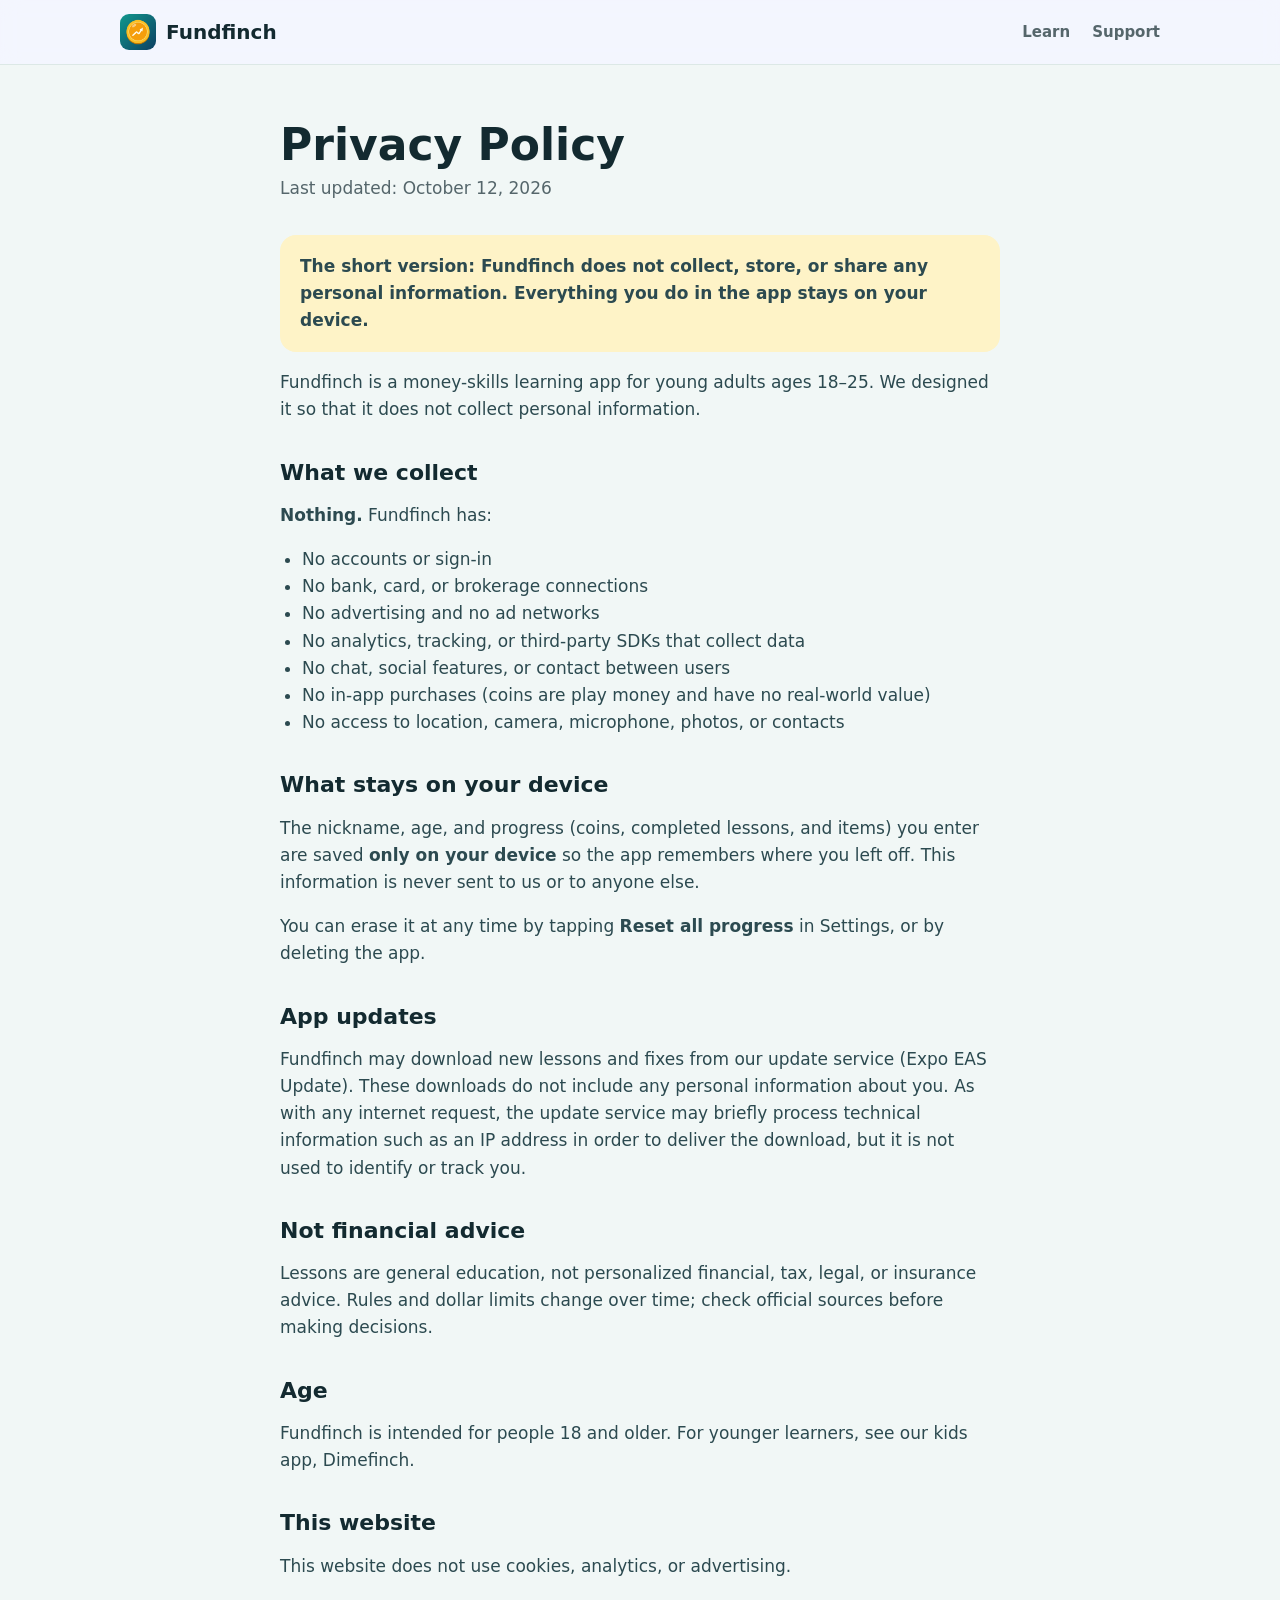
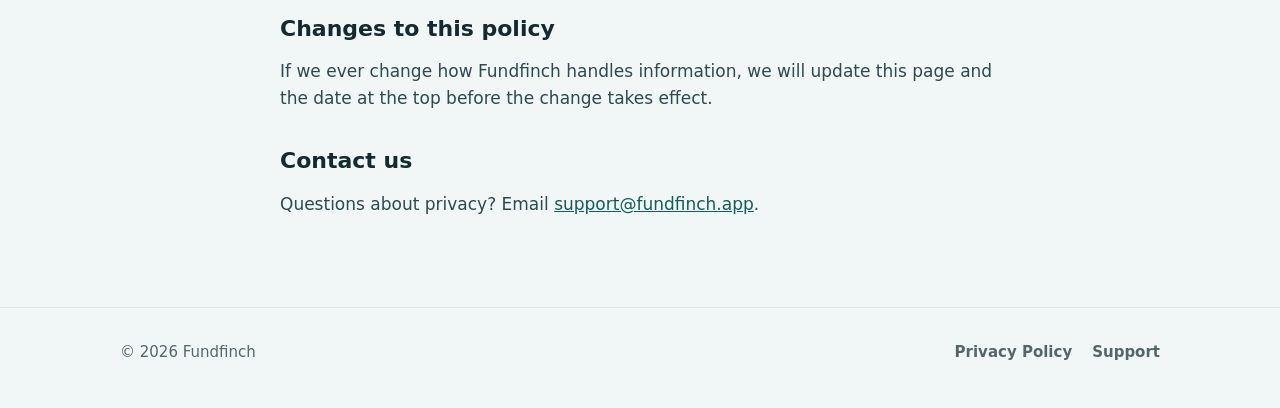
==== privacy.html @ 14d6e8e4 "Add Fundfinch website, privacy policy and support page Co-Authored-By: Claude Opus 5.5 <noreply@anth" ====
<!doctype html>
<html lang="en">
<head>
  <meta charset="utf-8">
  <meta name="viewport" content="width=device-width, initial-scale=1">
  <title>Privacy Policy · Fundfinch</title>
  <meta name="description" content="Fundfinch does not collect any personal information. Read our privacy policy.">
  <link rel="icon" href="favicon.png">
  <link rel="stylesheet" href="style.css">
</head>
<body>

<header class="nav">
  <div class="wrap">
    <a class="brand" href="index.html"><img src="icon.png" alt="">Fundfinch</a>
    <nav class="nav-links">
      <a href="index.html#learn">Learn</a>
      <a href="support.html">Support</a>
    </nav>
  </div>
</header>

<main class="doc">
  <h1>Privacy Policy</h1>
  <p class="updated">Last updated: October 12, 2026</p>

  <p class="callout">The short version: Fundfinch does not collect, store, or share any personal information. Everything you do in the app stays on your device.</p>

  <p>Fundfinch is a money-skills learning app for young adults ages 18–25. We designed it so that it does not collect personal information.</p>

  <h2>What we collect</h2>
  <p><strong>Nothing.</strong> Fundfinch has:</p>
  <ul>
    <li>No accounts or sign-in</li>
    <li>No bank, card, or brokerage connections</li>
    <li>No advertising and no ad networks</li>
    <li>No analytics, tracking, or third-party SDKs that collect data</li>
    <li>No chat, social features, or contact between users</li>
    <li>No in-app purchases (coins are play money and have no real-world value)</li>
    <li>No access to location, camera, microphone, photos, or contacts</li>
  </ul>

  <h2>What stays on your device</h2>
  <p>The nickname, age, and progress (coins, completed lessons, and items) you enter are saved <strong>only on your device</strong> so the app remembers where you left off. This information is never sent to us or to anyone else.</p>
  <p>You can erase it at any time by tapping <strong>Reset all progress</strong> in Settings, or by deleting the app.</p>

  <h2>App updates</h2>
  <p>Fundfinch may download new lessons and fixes from our update service (Expo EAS Update). These downloads do not include any personal information about you. As with any internet request, the update service may briefly process technical information such as an IP address in order to deliver the download, but it is not used to identify or track you.</p>

  <h2>Not financial advice</h2>
  <p>Lessons are general education, not personalized financial, tax, legal, or insurance advice. Rules and dollar limits change over time; check official sources before making decisions.</p>

  <h2>Age</h2>
  <p>Fundfinch is intended for people 18 and older. For younger learners, see our kids app, Dimefinch.</p>

  <h2>This website</h2>
  <p>This website does not use cookies, analytics, or advertising.</p>

  <h2>Changes to this policy</h2>
  <p>If we ever change how Fundfinch handles information, we will update this page and the date at the top before the change takes effect.</p>

  <h2>Contact us</h2>
  <p>Questions about privacy? Email <a href="mailto:support@fundfinch.app">support@fundfinch.app</a>.</p>
</main>

<footer>
  <div class="wrap">
    <span>© 2026 Fundfinch</span>
    <nav><a href="privacy.html">Privacy Policy</a><a href="support.html">Support</a></nav>
  </div>
</footer>

</body>
</html>
---- style.css ----
:root {
  --bg: #F1F7F6;
  --card: #FFFFFF;
  --ink: #132A30;
  --sub: #55666B;
  --line: #DCE8E6;
  --primary: #0F766E;
  --primary-dark: #115E59;
  --gold: #F59E0B;
  --gold-soft: #FEF3C7;
  --green: #16A34A;
  --green-soft: #DCFCE7;
  --radius: 20px;
  --shadow: 0 6px 24px rgba(19, 42, 48, 0.08);
}

* { box-sizing: border-box; }

html { scroll-behavior: smooth; }

body {
  margin: 0;
  font-family: ui-rounded, system-ui, -apple-system, "Segoe UI", Roboto, sans-serif;
  color: var(--ink);
  background: var(--bg);
  line-height: 1.6;
  font-size: 17px;
}

a { color: var(--primary-dark); }

img { max-width: 100%; display: block; }

.wrap { max-width: 1080px; margin: 0 auto; padding: 0 20px; }

/* ── Nav ── */
.nav { position: sticky; top: 0; z-index: 10; background: rgba(243, 245, 255, 0.9); backdrop-filter: blur(10px); border-bottom: 1px solid var(--line); }
.nav .wrap { display: flex; align-items: center; justify-content: space-between; height: 64px; }
.brand { display: flex; align-items: center; gap: 10px; font-weight: 900; font-size: 20px; color: var(--ink); text-decoration: none; }
.brand img { width: 36px; height: 36px; border-radius: 9px; }
.nav-links { display: flex; gap: 22px; }
.nav-links a { color: var(--sub); font-weight: 800; text-decoration: none; font-size: 15px; }
.nav-links a:hover { color: var(--primary-dark); }

/* ── Buttons ── */
.btn { display: inline-flex; align-items: center; gap: 10px; padding: 14px 22px; border-radius: 14px; font-weight: 900; text-decoration: none; font-size: 16px; border: 0; }
.btn-dark { background: var(--ink); color: #fff; }
.btn-dark small { display: block; font-size: 11px; font-weight: 700; opacity: 0.75; line-height: 1.1; }
.btn-dark span { line-height: 1.15; text-align: left; }
.btn-dark .icon { font-size: 26px; }
.btn[aria-disabled="true"] { cursor: default; }

/* ── Hero ── */
.hero { padding: 64px 0 56px; background: linear-gradient(135deg, #11998E 0%, #0C4062 100%); color: #fff; }
.hero .wrap { display: grid; grid-template-columns: 1.15fr 0.85fr; gap: 40px; align-items: center; }
.hero h1 { font-size: clamp(36px, 5.5vw, 58px); line-height: 1.05; margin: 0 0 18px; font-weight: 900; letter-spacing: -0.5px; }
.hero h1 em { font-style: normal; color: #FDE68A; }
.hero p.lead { font-size: 19px; color: #DDF3EF; margin: 0 0 28px; max-width: 34ch; }
.badges { display: flex; flex-wrap: wrap; gap: 12px; }
.hero .note { margin-top: 14px; font-size: 14px; color: #DDF3EF; }
.chips { display: flex; flex-wrap: wrap; gap: 8px; margin-top: 26px; }
.chip { background: rgba(255, 255, 255, 0.14); border: 1px solid rgba(255, 255, 255, 0.25); padding: 6px 12px; border-radius: 999px; font-size: 14px; font-weight: 800; }

/* ── Phone mockup ── */
.phone { width: 300px; margin: 0 auto; background: #0B1F24; border-radius: 44px; padding: 12px; box-shadow: 0 30px 60px rgba(15, 19, 48, 0.45); }
.screen { background: var(--bg); border-radius: 34px; padding: 18px 14px; color: var(--ink); font-size: 13px; overflow: hidden; }
.s-head { display: flex; align-items: center; gap: 10px; margin-bottom: 12px; }
.s-ava { width: 42px; height: 42px; border-radius: 50%; background: #fff; display: grid; place-items: center; font-size: 22px; box-shadow: var(--shadow); }
.s-name { font-weight: 900; font-size: 16px; }
.s-level { color: var(--sub); font-weight: 700; font-size: 11px; }
.s-bar { height: 6px; background: var(--line); border-radius: 3px; margin-top: 4px; }
.s-bar > i { display: block; height: 100%; width: 62%; background: var(--gold); border-radius: 3px; }
.s-row { display: grid; grid-template-columns: 1fr 1fr; gap: 8px; margin-bottom: 8px; }
.s-tile { border-radius: 14px; padding: 10px; box-shadow: var(--shadow); }
.s-tile b { display: block; font-size: 22px; font-weight: 900; }
.s-tile span { color: var(--sub); font-weight: 800; font-size: 11px; }
.s-next { background: var(--primary); color: #fff; border-radius: 14px; padding: 10px 12px; margin-bottom: 8px; }
.s-next small { color: #DDF3EF; font-weight: 900; letter-spacing: 1px; font-size: 10px; }
.s-next b { display: block; font-size: 15px; }
.s-game { border-radius: 14px; padding: 10px; color: #fff; font-weight: 900; min-height: 64px; display: flex; flex-direction: column; justify-content: space-between; font-size: 12px; }
.s-game .e { font-size: 20px; }

/* ── Sections ── */
section { padding: 72px 0; }
.eyebrow { color: var(--primary); font-weight: 900; letter-spacing: 1.5px; font-size: 13px; text-transform: uppercase; margin: 0 0 8px; }
h2 { font-size: clamp(28px, 4vw, 40px); line-height: 1.15; margin: 0 0 14px; font-weight: 900; }
.section-lead { color: var(--sub); font-size: 18px; max-width: 60ch; margin: 0 0 36px; }

.grid { display: grid; gap: 18px; }
.grid-3 { grid-template-columns: repeat(3, 1fr); }
.grid-2 { grid-template-columns: repeat(2, 1fr); }
.grid-5 { grid-template-columns: repeat(5, 1fr); }

.card { background: var(--card); border-radius: var(--radius); padding: 22px; box-shadow: var(--shadow); }
.card h3 { margin: 6px 0 6px; font-size: 19px; font-weight: 900; }
.card p { margin: 0; color: var(--sub); font-size: 16px; }
.card .e { font-size: 34px; line-height: 1; }

.world { text-align: center; padding: 18px 12px; }
.world .e { font-size: 30px; }
.world h3 { font-size: 15px; margin-top: 8px; }

.game { color: #fff; }
.game p { color: rgba(255, 255, 255, 0.88); }

.ages .card { border-top: 6px solid var(--primary); }
.ages .card:nth-child(2) { border-top-color: var(--gold); }
.ages .card:nth-child(3) { border-top-color: var(--green); }
.ages ul { margin: 10px 0 0; padding-left: 18px; color: var(--sub); }

.alt { background: #fff; }

.parents { display: grid; grid-template-columns: 1fr 1fr; gap: 40px; align-items: center; }
.checks { list-style: none; padding: 0; margin: 0; display: grid; gap: 12px; }
.checks li { display: flex; gap: 12px; align-items: flex-start; background: var(--green-soft); border-radius: 14px; padding: 14px 16px; font-weight: 700; }
.checks li::before { content: "✓"; color: var(--green); font-weight: 900; }

.cta { text-align: center; background: linear-gradient(135deg, #11998E 0%, #0C4062 100%); color: #fff; border-radius: 28px; padding: 56px 24px; }
.cta p { color: #DDF3EF; font-size: 18px; margin: 0 0 26px; }
.cta .badges { justify-content: center; }

/* ── Doc pages (privacy, support) ── */
.doc { max-width: 760px; margin: 0 auto; padding: 56px 20px 72px; }
.doc h1 { font-size: clamp(32px, 5vw, 44px); margin: 0 0 6px; font-weight: 900; line-height: 1.1; }
.doc .updated { color: var(--sub); margin: 0 0 32px; }
.doc h2 { font-size: 22px; margin: 36px 0 10px; }
.doc p, .doc li { color: #2C4A50; }
.doc ul { padding-left: 22px; }
.callout { background: var(--gold-soft); border-radius: 16px; padding: 18px 20px; font-weight: 700; }

details { background: #fff; border-radius: 16px; padding: 16px 20px; box-shadow: var(--shadow); margin-bottom: 12px; }
details summary { font-weight: 900; cursor: pointer; font-size: 17px; }
details p { margin: 10px 0 0; }

/* ── Footer ── */
footer { border-top: 1px solid var(--line); padding: 32px 0 44px; color: var(--sub); font-size: 15px; }
footer .wrap { display: flex; flex-wrap: wrap; gap: 16px; justify-content: space-between; align-items: center; }
footer nav { display: flex; gap: 20px; }
footer a { color: var(--sub); font-weight: 800; text-decoration: none; }
footer a:hover { color: var(--primary-dark); }

/* ── Responsive ── */
@media (max-width: 900px) {
  .hero .wrap, .parents { grid-template-columns: 1fr; }
  .grid-5 { grid-template-columns: repeat(3, 1fr); }
  .grid-3 { grid-template-columns: 1fr 1fr; }
}
@media (max-width: 620px) {
  body { font-size: 16px; }
  .nav-links { gap: 14px; }
  .nav-links .hide-sm { display: none; }
  .hero { padding: 44px 0; }
  section { padding: 52px 0; }
  .grid-3, .grid-2 { grid-template-columns: 1fr; }
  .grid-5 { grid-template-columns: 1fr 1fr; }
  .phone { width: 270px; }
}
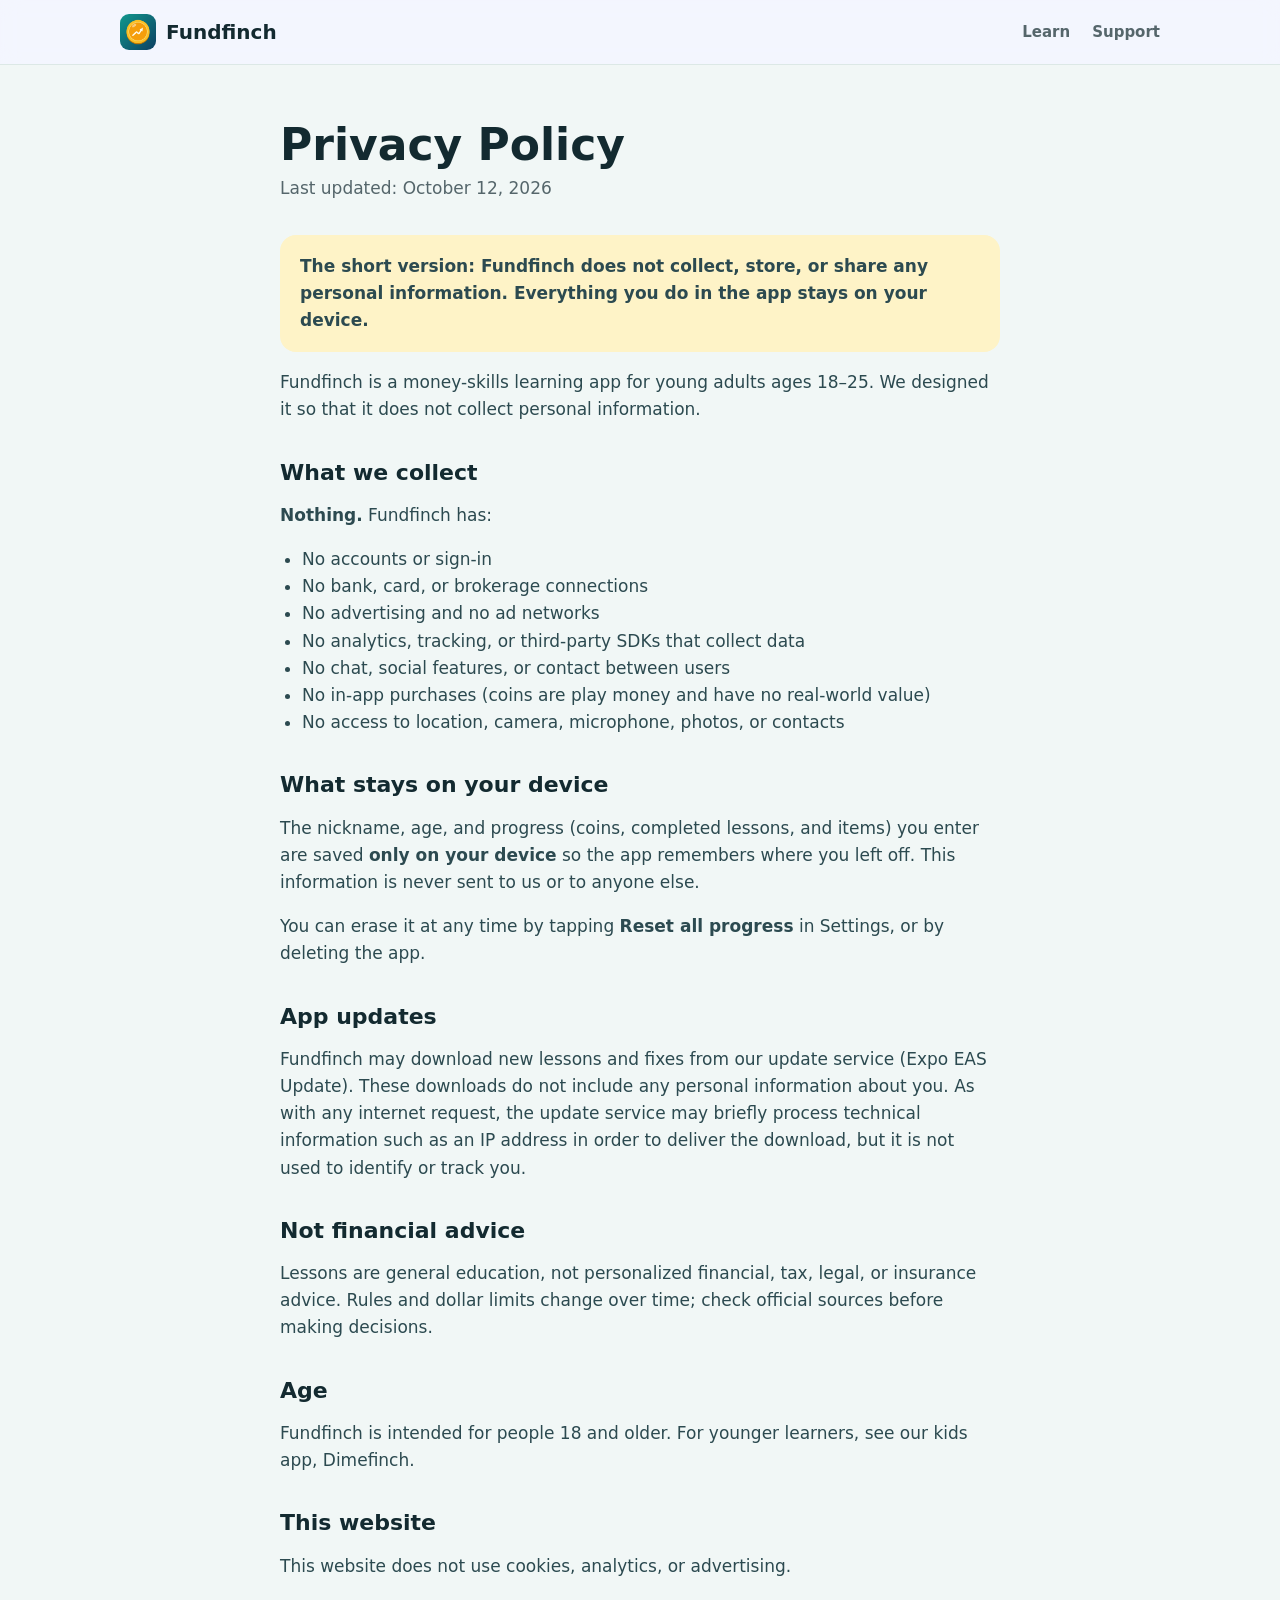
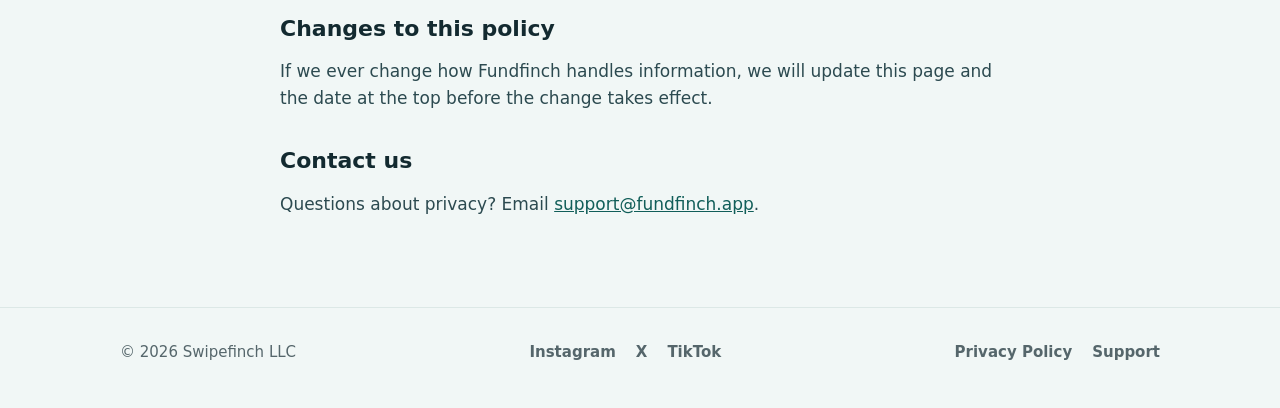
==== commit 04ca9634: "Add social links and Swipefinch LLC copyright to footer Co-Authored-By: Claude Opus 5.5 <noreply@ant" ====
--- a/privacy.html
+++ b/privacy.html
@@ -65,7 +65,8 @@
 
 <footer>
   <div class="wrap">
-    <span>© 2026 Fundfinch</span>
+    <span>© 2026 Swipefinch LLC</span>
+    <nav class="social" aria-label="Fundfinch on social media"><a href="https://instagram.com/fundfinch" rel="noopener">Instagram</a><a href="https://x.com/fundfinch" rel="noopener">X</a><a href="https://www.tiktok.com/@fundfinch" rel="noopener">TikTok</a></nav>
     <nav><a href="privacy.html">Privacy Policy</a><a href="support.html">Support</a></nav>
   </div>
 </footer>
--- a/style.css
+++ b/style.css
@@ -138,6 +138,7 @@
 footer nav { display: flex; gap: 20px; }
 footer a { color: var(--sub); font-weight: 800; text-decoration: none; }
 footer a:hover { color: var(--primary-dark); }
+@media (max-width: 600px) { footer .wrap { flex-direction: column; align-items: flex-start; } }
 
 /* ── Responsive ── */
 @media (max-width: 900px) {
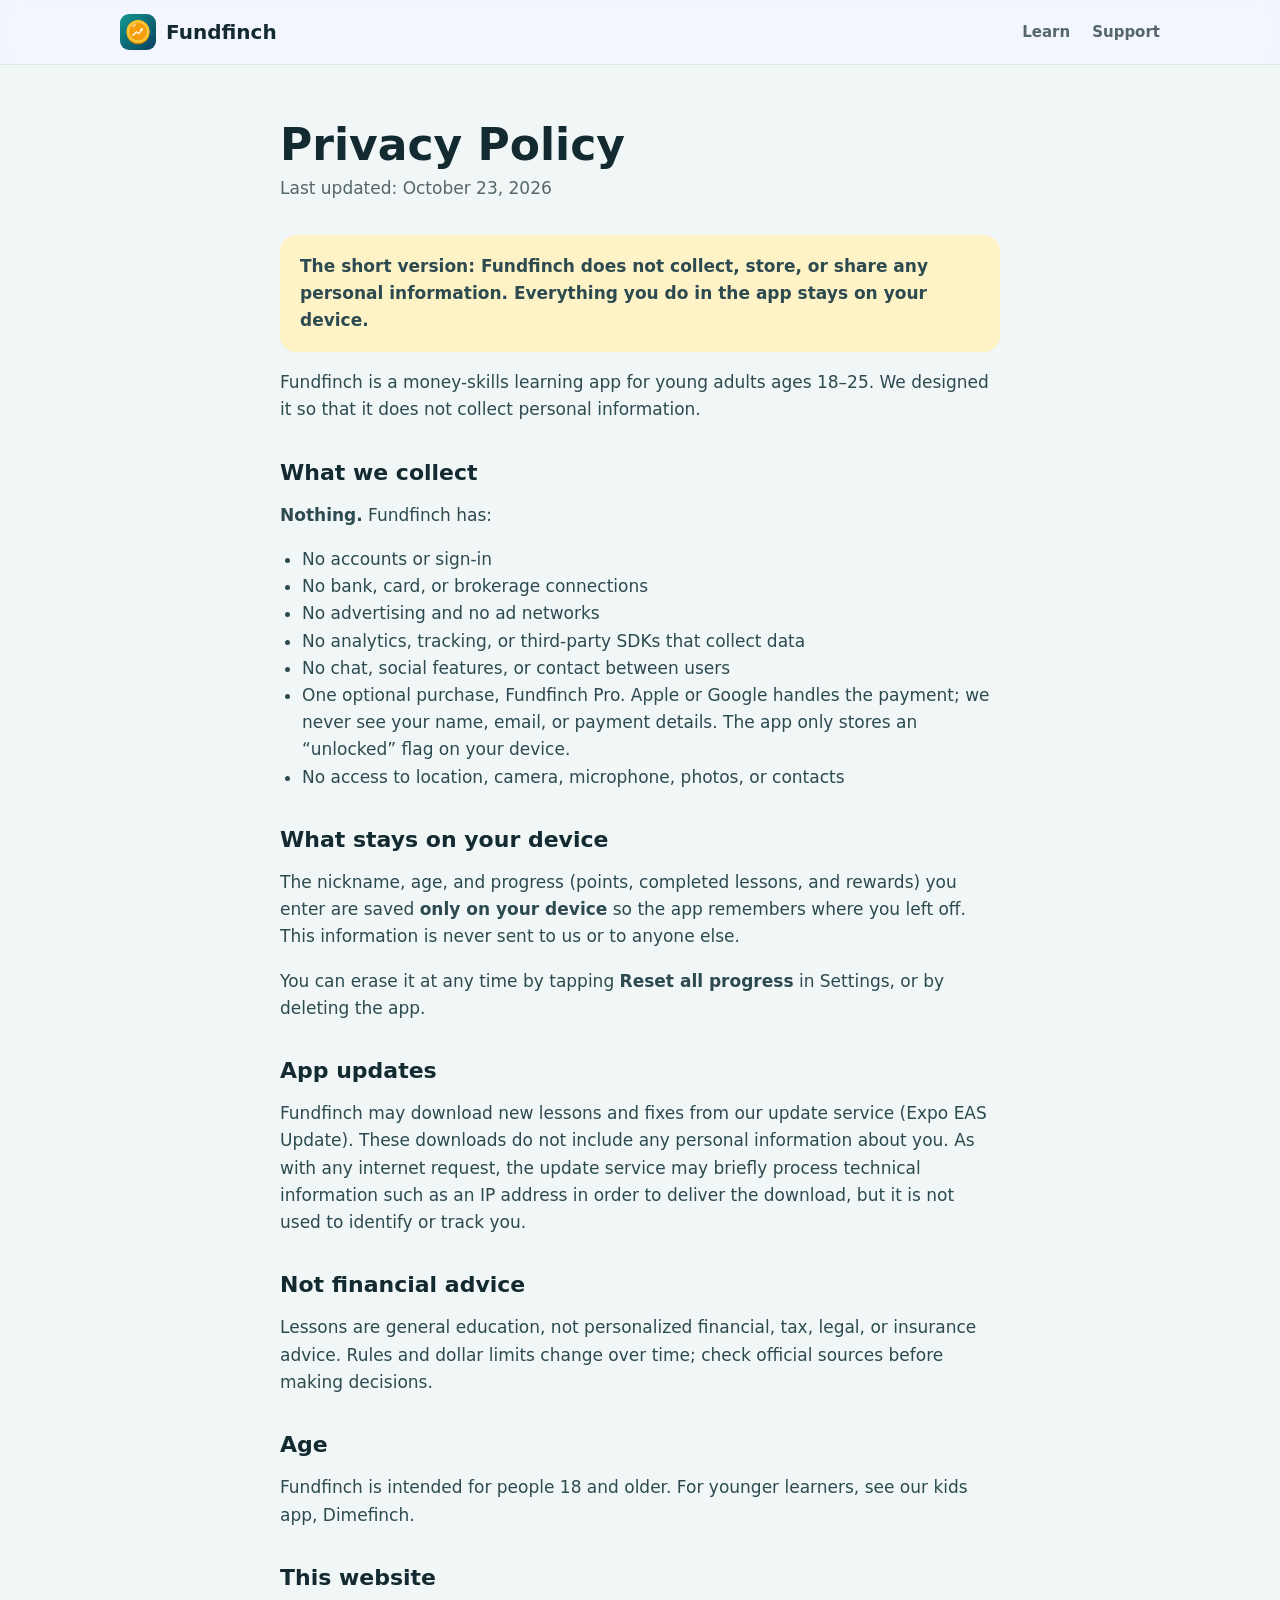
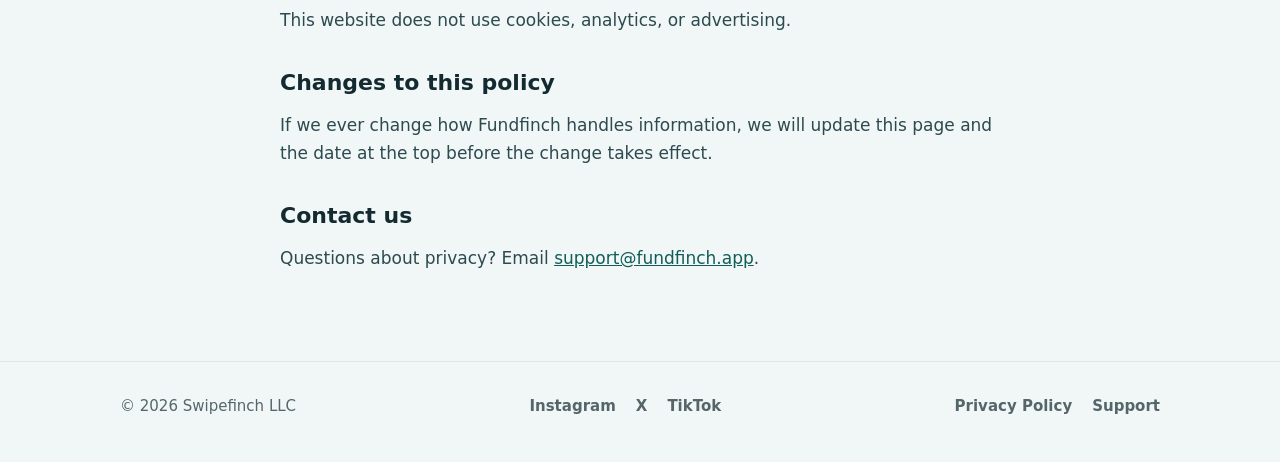
==== commit 10c30911: "Describe free tier and one-time unlock; update privacy and FAQ Co-Authored-By: Claude Opus 5.5 <nore" ====
--- a/privacy.html
+++ b/privacy.html
@@ -22,7 +22,7 @@
 
 <main class="doc">
   <h1>Privacy Policy</h1>
-  <p class="updated">Last updated: October 12, 2026</p>
+  <p class="updated">Last updated: October 23, 2026</p>
 
   <p class="callout">The short version: Fundfinch does not collect, store, or share any personal information. Everything you do in the app stays on your device.</p>
 
@@ -36,12 +36,12 @@
     <li>No advertising and no ad networks</li>
     <li>No analytics, tracking, or third-party SDKs that collect data</li>
     <li>No chat, social features, or contact between users</li>
-    <li>No in-app purchases (coins are play money and have no real-world value)</li>
+    <li>One optional purchase, Fundfinch Pro. Apple or Google handles the payment; we never see your name, email, or payment details. The app only stores an “unlocked” flag on your device.</li>
     <li>No access to location, camera, microphone, photos, or contacts</li>
   </ul>
 
   <h2>What stays on your device</h2>
-  <p>The nickname, age, and progress (coins, completed lessons, and items) you enter are saved <strong>only on your device</strong> so the app remembers where you left off. This information is never sent to us or to anyone else.</p>
+  <p>The nickname, age, and progress (points, completed lessons, and rewards) you enter are saved <strong>only on your device</strong> so the app remembers where you left off. This information is never sent to us or to anyone else.</p>
   <p>You can erase it at any time by tapping <strong>Reset all progress</strong> in Settings, or by deleting the app.</p>
 
   <h2>App updates</h2>
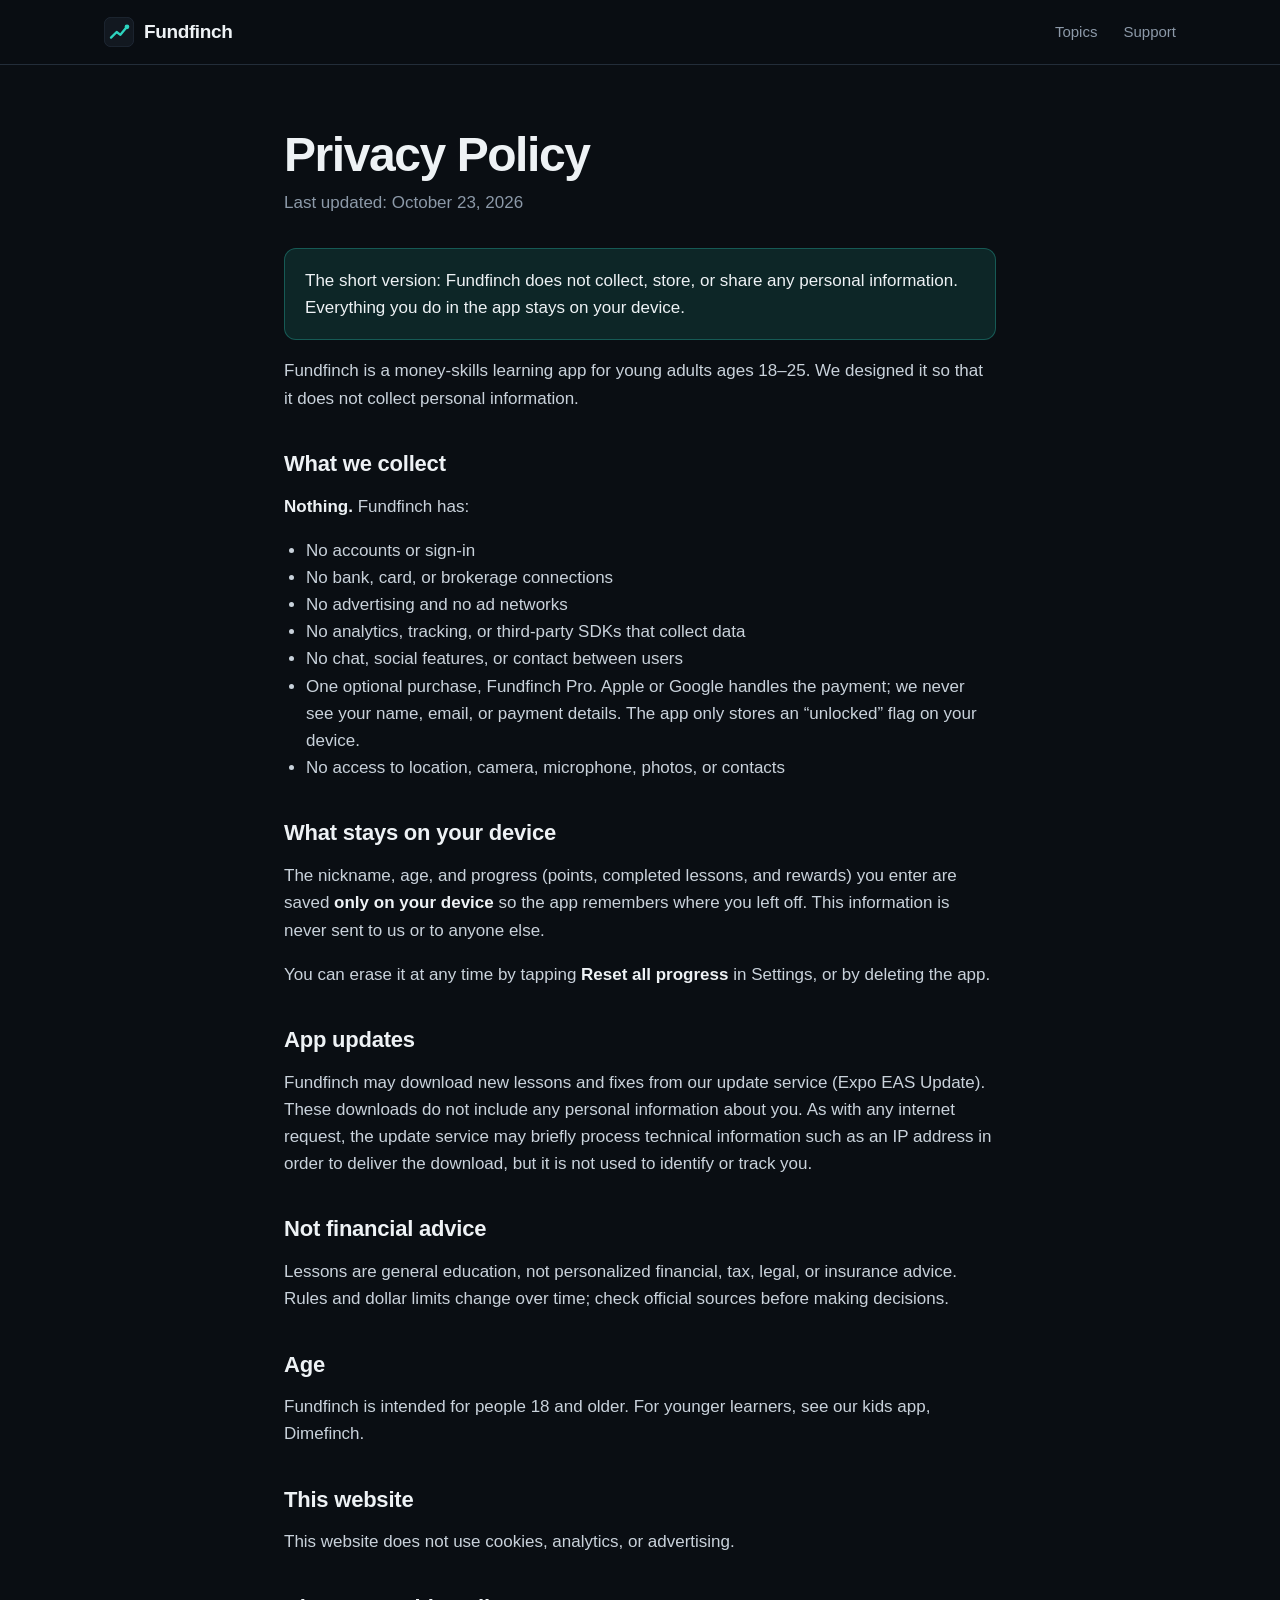
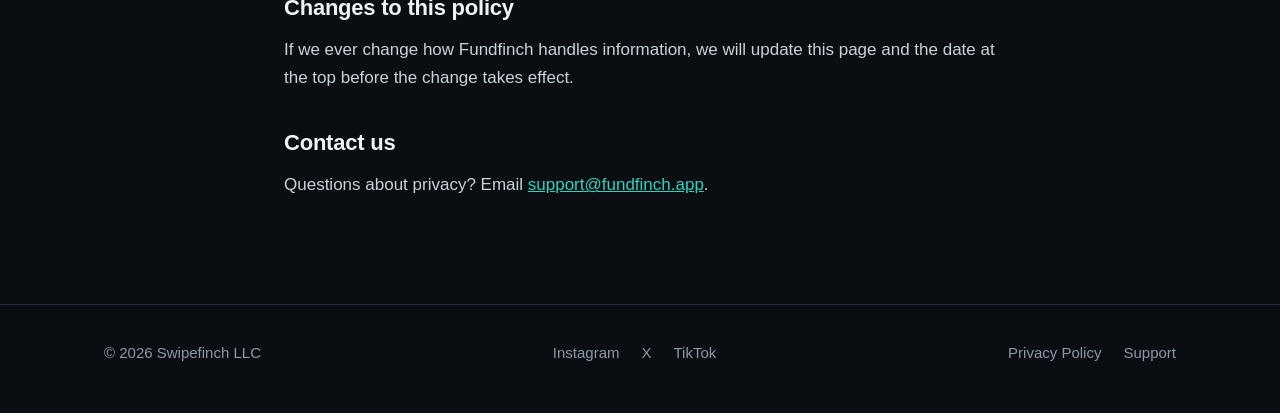
==== commit 804cf6f5: "Redesign site in the app's dark style with real screens, topics list and pricing" ====
--- a/privacy.html
+++ b/privacy.html
@@ -5,16 +5,18 @@
   <meta name="viewport" content="width=device-width, initial-scale=1">
   <title>Privacy Policy · Fundfinch</title>
   <meta name="description" content="Fundfinch does not collect any personal information. Read our privacy policy.">
-  <link rel="icon" href="favicon.png">
+  <meta name="theme-color" content="#0A0E13">
+  <link rel="icon" href="mark.svg" type="image/svg+xml">
+  <link rel="alternate icon" href="favicon.png">
   <link rel="stylesheet" href="style.css">
 </head>
 <body>
 
 <header class="nav">
   <div class="wrap">
-    <a class="brand" href="index.html"><img src="icon.png" alt="">Fundfinch</a>
+    <a class="brand" href="index.html"><img src="mark.svg" alt="">Fundfinch</a>
     <nav class="nav-links">
-      <a href="index.html#learn">Learn</a>
+      <a href="index.html#topics">Topics</a>
       <a href="support.html">Support</a>
     </nav>
   </div>
@@ -66,7 +68,7 @@
 <footer>
   <div class="wrap">
     <span>© 2026 Swipefinch LLC</span>
-    <nav class="social" aria-label="Fundfinch on social media"><a href="https://instagram.com/fundfinch" rel="noopener">Instagram</a><a href="https://x.com/fundfinch" rel="noopener">X</a><a href="https://www.tiktok.com/@fundfinch" rel="noopener">TikTok</a></nav>
+    <nav aria-label="Fundfinch on social media"><a href="https://instagram.com/fundfinch" rel="noopener">Instagram</a><a href="https://x.com/fundfinch" rel="noopener">X</a><a href="https://www.tiktok.com/@fundfinch" rel="noopener">TikTok</a></nav>
     <nav><a href="privacy.html">Privacy Policy</a><a href="support.html">Support</a></nav>
   </div>
 </footer>
--- a/style.css
+++ b/style.css
@@ -1,158 +1,191 @@
+/* Fundfinch: dark theme matching the app */
 :root {
-  --bg: #F1F7F6;
-  --card: #FFFFFF;
-  --ink: #132A30;
-  --sub: #55666B;
-  --line: #DCE8E6;
-  --primary: #0F766E;
-  --primary-dark: #115E59;
-  --gold: #F59E0B;
-  --gold-soft: #FEF3C7;
-  --green: #16A34A;
-  --green-soft: #DCFCE7;
-  --radius: 20px;
-  --shadow: 0 6px 24px rgba(19, 42, 48, 0.08);
+  --bg: #0A0E13;
+  --bg2: #0D1218;
+  --card: #121820;
+  --card2: #19212B;
+  --line: #232D39;
+  --ink: #EEF2F5;
+  --body: #C9D2DB;
+  --sub: #8C99A8;
+  --faint: #5E6B7A;
+  --primary: #2DD4BF;
+  --primary-soft: rgba(45, 212, 191, 0.12);
+  --on-primary: #04201C;
+  --gold: #FBBF24;
+  --radius: 16px;
+  --sans: -apple-system, BlinkMacSystemFont, "SF Pro Text", "Segoe UI Variable Text", "Segoe UI", Inter, Roboto, "Helvetica Neue", sans-serif;
+  --display: -apple-system, BlinkMacSystemFont, "SF Pro Display", "Segoe UI Variable Display", "Segoe UI", Inter, Roboto, "Helvetica Neue", sans-serif;
+  color-scheme: dark;
 }
 
 * { box-sizing: border-box; }
-
 html { scroll-behavior: smooth; }
-
 body {
   margin: 0;
-  font-family: ui-rounded, system-ui, -apple-system, "Segoe UI", Roboto, sans-serif;
-  color: var(--ink);
+  font-family: var(--sans);
+  color: var(--body);
   background: var(--bg);
   line-height: 1.6;
   font-size: 17px;
+  -webkit-font-smoothing: antialiased;
 }
+a { color: var(--primary); }
+img { max-width: 100%; display: block; }
+.wrap { max-width: 1120px; margin: 0 auto; padding: 0 24px; }
+.num { font-variant-numeric: tabular-nums; }
 
-a { color: var(--primary-dark); }
-
-img { max-width: 100%; display: block; }
-
-.wrap { max-width: 1080px; margin: 0 auto; padding: 0 20px; }
+h1, h2, h3 { font-family: var(--display); color: var(--ink); font-weight: 700; }
+.label { font-size: 12px; font-weight: 700; letter-spacing: 0.12em; text-transform: uppercase; color: var(--primary); margin: 0 0 14px; }
 
 /* ── Nav ── */
-.nav { position: sticky; top: 0; z-index: 10; background: rgba(243, 245, 255, 0.9); backdrop-filter: blur(10px); border-bottom: 1px solid var(--line); }
+.nav { position: sticky; top: 0; z-index: 20; background: rgba(10, 14, 19, 0.82); backdrop-filter: saturate(140%) blur(12px); -webkit-backdrop-filter: saturate(140%) blur(12px); border-bottom: 1px solid var(--line); }
 .nav .wrap { display: flex; align-items: center; justify-content: space-between; height: 64px; }
-.brand { display: flex; align-items: center; gap: 10px; font-weight: 900; font-size: 20px; color: var(--ink); text-decoration: none; }
-.brand img { width: 36px; height: 36px; border-radius: 9px; }
-.nav-links { display: flex; gap: 22px; }
-.nav-links a { color: var(--sub); font-weight: 800; text-decoration: none; font-size: 15px; }
-.nav-links a:hover { color: var(--primary-dark); }
+.brand { display: flex; align-items: center; gap: 10px; font-family: var(--display); font-weight: 700; font-size: 19px; letter-spacing: -0.02em; color: var(--ink); text-decoration: none; }
+.brand img { width: 30px; height: 30px; }
+.nav-links { display: flex; gap: 26px; align-items: center; }
+.nav-links a { color: var(--sub); font-weight: 500; text-decoration: none; font-size: 15px; }
+.nav-links a:hover { color: var(--ink); }
 
-/* ── Buttons ── */
-.btn { display: inline-flex; align-items: center; gap: 10px; padding: 14px 22px; border-radius: 14px; font-weight: 900; text-decoration: none; font-size: 16px; border: 0; }
-.btn-dark { background: var(--ink); color: #fff; }
-.btn-dark small { display: block; font-size: 11px; font-weight: 700; opacity: 0.75; line-height: 1.1; }
-.btn-dark span { line-height: 1.15; text-align: left; }
-.btn-dark .icon { font-size: 26px; }
-.btn[aria-disabled="true"] { cursor: default; }
+/* ── Store buttons ── */
+.badges { display: flex; flex-wrap: wrap; gap: 12px; }
+.store { display: inline-flex; align-items: center; gap: 12px; padding: 11px 18px 11px 14px; border-radius: 12px; border: 1px solid var(--line); background: var(--card); color: var(--ink); text-decoration: none; min-width: 190px; }
+.store svg { width: 24px; height: 24px; flex: none; fill: var(--ink); }
+.store span { line-height: 1.2; font-weight: 600; font-size: 16px; }
+.store small { display: block; font-size: 11px; font-weight: 500; color: var(--sub); }
+.store[aria-disabled="true"] { cursor: default; }
 
 /* ── Hero ── */
-.hero { padding: 64px 0 56px; background: linear-gradient(135deg, #11998E 0%, #0C4062 100%); color: #fff; }
-.hero .wrap { display: grid; grid-template-columns: 1.15fr 0.85fr; gap: 40px; align-items: center; }
-.hero h1 { font-size: clamp(36px, 5.5vw, 58px); line-height: 1.05; margin: 0 0 18px; font-weight: 900; letter-spacing: -0.5px; }
-.hero h1 em { font-style: normal; color: #FDE68A; }
-.hero p.lead { font-size: 19px; color: #DDF3EF; margin: 0 0 28px; max-width: 34ch; }
-.badges { display: flex; flex-wrap: wrap; gap: 12px; }
-.hero .note { margin-top: 14px; font-size: 14px; color: #DDF3EF; }
-.chips { display: flex; flex-wrap: wrap; gap: 8px; margin-top: 26px; }
-.chip { background: rgba(255, 255, 255, 0.14); border: 1px solid rgba(255, 255, 255, 0.25); padding: 6px 12px; border-radius: 999px; font-size: 14px; font-weight: 800; }
+.hero { position: relative; overflow: hidden; padding: 84px 0 40px; }
+.hero::before { content: ""; position: absolute; right: -10%; top: -20%; width: 70%; height: 130%; background: radial-gradient(closest-side, rgba(45, 212, 191, 0.16), transparent 70%); pointer-events: none; }
+.hero .wrap { position: relative; display: grid; grid-template-columns: 1.05fr 0.95fr; gap: 48px; align-items: center; }
+.hero h1 { font-size: clamp(40px, 5.6vw, 66px); line-height: 1.02; letter-spacing: -0.035em; margin: 0 0 22px; }
+.hero h1 em { font-style: normal; color: var(--primary); }
+.lead { font-size: 19px; color: var(--body); margin: 0 0 32px; max-width: 36ch; }
+.note { margin: 16px 0 0; font-size: 14px; color: var(--sub); }
 
-/* ── Phone mockup ── */
-.phone { width: 300px; margin: 0 auto; background: #0B1F24; border-radius: 44px; padding: 12px; box-shadow: 0 30px 60px rgba(15, 19, 48, 0.45); }
-.screen { background: var(--bg); border-radius: 34px; padding: 18px 14px; color: var(--ink); font-size: 13px; overflow: hidden; }
-.s-head { display: flex; align-items: center; gap: 10px; margin-bottom: 12px; }
-.s-ava { width: 42px; height: 42px; border-radius: 50%; background: #fff; display: grid; place-items: center; font-size: 22px; box-shadow: var(--shadow); }
-.s-name { font-weight: 900; font-size: 16px; }
-.s-level { color: var(--sub); font-weight: 700; font-size: 11px; }
-.s-bar { height: 6px; background: var(--line); border-radius: 3px; margin-top: 4px; }
-.s-bar > i { display: block; height: 100%; width: 62%; background: var(--gold); border-radius: 3px; }
-.s-row { display: grid; grid-template-columns: 1fr 1fr; gap: 8px; margin-bottom: 8px; }
-.s-tile { border-radius: 14px; padding: 10px; box-shadow: var(--shadow); }
-.s-tile b { display: block; font-size: 22px; font-weight: 900; }
-.s-tile span { color: var(--sub); font-weight: 800; font-size: 11px; }
-.s-next { background: var(--primary); color: #fff; border-radius: 14px; padding: 10px 12px; margin-bottom: 8px; }
-.s-next small { color: #DDF3EF; font-weight: 900; letter-spacing: 1px; font-size: 10px; }
-.s-next b { display: block; font-size: 15px; }
-.s-game { border-radius: 14px; padding: 10px; color: #fff; font-weight: 900; min-height: 64px; display: flex; flex-direction: column; justify-content: space-between; font-size: 12px; }
-.s-game .e { font-size: 20px; }
+.phones { position: relative; height: 600px; }
+.device { position: absolute; width: 270px; border-radius: 42px; padding: 9px; background: #1B232D; border: 1px solid #2B3644; box-shadow: 0 40px 80px rgba(0, 0, 0, 0.55), inset 0 0 0 1px rgba(255, 255, 255, 0.03); }
+.device img { border-radius: 34px; width: 100%; height: auto; }
+.phones .back { left: 4%; top: 46px; transform: rotate(-4deg); opacity: 0.92; }
+.phones .front { right: 4%; top: 0; }
+
+/* ── Stats strip ── */
+.stats { border-top: 1px solid var(--line); border-bottom: 1px solid var(--line); background: var(--bg2); }
+.stats .wrap { display: grid; grid-template-columns: repeat(4, 1fr); }
+.stat { padding: 26px 0; }
+.stat + .stat { padding-left: 28px; border-left: 1px solid var(--line); }
+.stat b { display: block; font-family: var(--display); font-size: 34px; font-weight: 700; color: var(--ink); letter-spacing: -0.02em; font-variant-numeric: tabular-nums; line-height: 1.1; }
+.stat span { font-size: 14px; color: var(--sub); }
 
 /* ── Sections ── */
-section { padding: 72px 0; }
-.eyebrow { color: var(--primary); font-weight: 900; letter-spacing: 1.5px; font-size: 13px; text-transform: uppercase; margin: 0 0 8px; }
-h2 { font-size: clamp(28px, 4vw, 40px); line-height: 1.15; margin: 0 0 14px; font-weight: 900; }
-.section-lead { color: var(--sub); font-size: 18px; max-width: 60ch; margin: 0 0 36px; }
+section { padding: 96px 0; }
+h2 { font-size: clamp(30px, 4vw, 44px); line-height: 1.08; letter-spacing: -0.03em; margin: 0 0 16px; }
+.section-lead { color: var(--sub); font-size: 18px; max-width: 58ch; margin: 0 0 44px; }
+.alt { background: var(--bg2); border-top: 1px solid var(--line); border-bottom: 1px solid var(--line); }
 
-.grid { display: grid; gap: 18px; }
+.card { background: var(--card); border: 1px solid var(--line); border-radius: var(--radius); padding: 24px; }
+.card h3 { margin: 0 0 8px; font-size: 19px; letter-spacing: -0.01em; }
+.card p { margin: 0; color: var(--sub); font-size: 16px; }
+
+.grid { display: grid; gap: 16px; }
 .grid-3 { grid-template-columns: repeat(3, 1fr); }
 .grid-2 { grid-template-columns: repeat(2, 1fr); }
-.grid-5 { grid-template-columns: repeat(5, 1fr); }
 
-.card { background: var(--card); border-radius: var(--radius); padding: 22px; box-shadow: var(--shadow); }
-.card h3 { margin: 6px 0 6px; font-size: 19px; font-weight: 900; }
-.card p { margin: 0; color: var(--sub); font-size: 16px; }
-.card .e { font-size: 34px; line-height: 1; }
+/* How it works */
+.step-n { font-size: 13px; font-weight: 600; color: var(--faint); font-variant-numeric: tabular-nums; margin-bottom: 18px; display: block; }
+.example { margin-top: 18px; background: var(--card2); border-left: 2px solid var(--primary); border-radius: 0 10px 10px 0; padding: 12px 14px; font-size: 14px; color: var(--body); line-height: 1.5; }
+.example b { display: block; font-size: 11px; letter-spacing: 0.12em; text-transform: uppercase; color: var(--primary); margin-bottom: 4px; }
 
-.world { text-align: center; padding: 18px 12px; }
-.world .e { font-size: 30px; }
-.world h3 { font-size: 15px; margin-top: 8px; }
+/* Topics */
+.topics { display: grid; grid-template-columns: 1fr 1fr; grid-template-rows: repeat(7, auto); grid-auto-flow: column; column-gap: 16px; }
+.topic { display: grid; grid-template-columns: 40px 1fr auto; align-items: center; gap: 4px 12px; padding: 16px 20px; background: var(--card); border: 1px solid var(--line); border-radius: 12px; margin-bottom: 10px; }
+.topic .n { color: var(--faint); font-size: 13px; font-variant-numeric: tabular-nums; }
+.topic h3 { margin: 0; font-size: 16px; font-weight: 600; }
+.topic p { grid-column: 2; margin: 0; color: var(--sub); font-size: 14px; line-height: 1.4; }
+.topic .count { grid-row: 1 / span 2; grid-column: 3; color: var(--sub); font-size: 13px; font-variant-numeric: tabular-nums; white-space: nowrap; }
 
-.game { color: #fff; }
-.game p { color: rgba(255, 255, 255, 0.88); }
+/* Tools */
+.tools { display: grid; grid-template-columns: 1fr 1fr; gap: 56px 48px; align-items: center; }
+.tool-shot { display: flex; justify-content: center; }
+.tool-shot .device { position: static; width: 280px; }
+.tool-list { display: grid; gap: 14px; }
+.tool { padding: 20px 22px; }
+.tool h3 { display: flex; align-items: center; gap: 10px; }
+.pill { font-family: var(--sans); font-size: 10px; font-weight: 800; letter-spacing: 0.08em; padding: 3px 7px; border-radius: 5px; background: var(--primary); color: var(--on-primary); }
+.pill.free { background: transparent; color: var(--primary); border: 1px solid rgba(45, 212, 191, 0.5); }
 
-.ages .card { border-top: 6px solid var(--primary); }
-.ages .card:nth-child(2) { border-top-color: var(--gold); }
-.ages .card:nth-child(3) { border-top-color: var(--green); }
-.ages ul { margin: 10px 0 0; padding-left: 18px; color: var(--sub); }
+/* Pricing */
+.plans { display: grid; grid-template-columns: 1fr 1fr; gap: 16px; max-width: 880px; }
+.plan { padding: 30px; display: flex; flex-direction: column; }
+.plan.pro { border-color: rgba(45, 212, 191, 0.55); background: linear-gradient(180deg, rgba(45, 212, 191, 0.07), transparent 60%), var(--card); }
+.plan .price { font-family: var(--display); font-size: 44px; font-weight: 700; color: var(--ink); letter-spacing: -0.03em; font-variant-numeric: tabular-nums; line-height: 1; margin: 14px 0 6px; }
+.plan .price small { font-size: 15px; font-weight: 500; color: var(--sub); letter-spacing: 0; margin-left: 6px; }
+.plan .tag { color: var(--sub); font-size: 15px; margin: 0 0 22px; }
+.ticks { list-style: none; margin: 0; padding: 0; display: grid; gap: 10px; }
+.ticks li { display: flex; gap: 12px; align-items: flex-start; font-size: 15px; color: var(--body); line-height: 1.5; }
+.ticks li::before { content: "✓"; flex: none; width: 20px; height: 20px; margin-top: 1px; border-radius: 50%; background: var(--primary-soft); color: var(--primary); font-size: 11px; font-weight: 800; display: grid; place-items: center; }
+.fine { color: var(--faint); font-size: 14px; margin-top: 20px; }
 
-.alt { background: #fff; }
+/* Privacy */
+.split { display: grid; grid-template-columns: 1fr 1fr; gap: 56px; align-items: start; }
+.rows { list-style: none; margin: 0; padding: 0; border: 1px solid var(--line); border-radius: var(--radius); overflow: hidden; background: var(--card); }
+.rows li { padding: 16px 20px; display: flex; gap: 14px; align-items: flex-start; font-size: 16px; color: var(--body); }
+.rows li + li { border-top: 1px solid var(--line); }
+.rows li::before { content: "✓"; color: var(--primary); font-weight: 800; }
 
-.parents { display: grid; grid-template-columns: 1fr 1fr; gap: 40px; align-items: center; }
-.checks { list-style: none; padding: 0; margin: 0; display: grid; gap: 12px; }
-.checks li { display: flex; gap: 12px; align-items: flex-start; background: var(--green-soft); border-radius: 14px; padding: 14px 16px; font-weight: 700; }
-.checks li::before { content: "✓"; color: var(--green); font-weight: 900; }
-
-.cta { text-align: center; background: linear-gradient(135deg, #11998E 0%, #0C4062 100%); color: #fff; border-radius: 28px; padding: 56px 24px; }
-.cta p { color: #DDF3EF; font-size: 18px; margin: 0 0 26px; }
+/* CTA */
+.cta { text-align: center; border: 1px solid var(--line); border-radius: 24px; padding: 64px 24px; background: radial-gradient(ellipse at top, rgba(45, 212, 191, 0.14), transparent 65%), var(--card); }
+.cta h2 { margin-bottom: 10px; }
+.cta p { color: var(--sub); font-size: 18px; margin: 0 0 28px; }
 .cta .badges { justify-content: center; }
 
-/* ── Doc pages (privacy, support) ── */
-.doc { max-width: 760px; margin: 0 auto; padding: 56px 20px 72px; }
-.doc h1 { font-size: clamp(32px, 5vw, 44px); margin: 0 0 6px; font-weight: 900; line-height: 1.1; }
+/* ── Doc pages ── */
+.doc { max-width: 760px; margin: 0 auto; padding: 64px 24px 88px; }
+.doc h1 { font-size: clamp(34px, 5vw, 48px); margin: 0 0 8px; letter-spacing: -0.03em; line-height: 1.08; }
 .doc .updated { color: var(--sub); margin: 0 0 32px; }
-.doc h2 { font-size: 22px; margin: 36px 0 10px; }
-.doc p, .doc li { color: #2C4A50; }
+.doc h2 { font-size: 22px; margin: 40px 0 12px; letter-spacing: -0.01em; }
+.doc p, .doc li { color: var(--body); }
+.doc strong { color: var(--ink); }
 .doc ul { padding-left: 22px; }
-.callout { background: var(--gold-soft); border-radius: 16px; padding: 18px 20px; font-weight: 700; }
-
-details { background: #fff; border-radius: 16px; padding: 16px 20px; box-shadow: var(--shadow); margin-bottom: 12px; }
-details summary { font-weight: 900; cursor: pointer; font-size: 17px; }
+.callout { background: var(--primary-soft); border: 1px solid rgba(45, 212, 191, 0.3); border-radius: 12px; padding: 18px 20px; color: var(--ink) !important; }
+details { background: var(--card); border: 1px solid var(--line); border-radius: 12px; padding: 16px 20px; margin-bottom: 10px; }
+details[open] { border-color: #2E3A48; }
+details summary { font-weight: 600; color: var(--ink); cursor: pointer; font-size: 17px; }
 details p { margin: 10px 0 0; }
 
 /* ── Footer ── */
-footer { border-top: 1px solid var(--line); padding: 32px 0 44px; color: var(--sub); font-size: 15px; }
-footer .wrap { display: flex; flex-wrap: wrap; gap: 16px; justify-content: space-between; align-items: center; }
-footer nav { display: flex; gap: 20px; }
-footer a { color: var(--sub); font-weight: 800; text-decoration: none; }
-footer a:hover { color: var(--primary-dark); }
-@media (max-width: 600px) { footer .wrap { flex-direction: column; align-items: flex-start; } }
+footer { border-top: 1px solid var(--line); padding: 36px 0 48px; color: var(--sub); font-size: 15px; }
+footer .wrap { display: flex; flex-wrap: wrap; gap: 16px 28px; justify-content: space-between; align-items: center; }
+footer nav { display: flex; gap: 22px; flex-wrap: wrap; }
+footer a { color: var(--sub); text-decoration: none; }
+footer a:hover { color: var(--ink); }
 
 /* ── Responsive ── */
-@media (max-width: 900px) {
-  .hero .wrap, .parents { grid-template-columns: 1fr; }
-  .grid-5 { grid-template-columns: repeat(3, 1fr); }
-  .grid-3 { grid-template-columns: 1fr 1fr; }
+@media (max-width: 960px) {
+  .hero .wrap, .split, .tools { grid-template-columns: 1fr; }
+  .hero { padding-top: 56px; }
+  .phones { height: 540px; max-width: 520px; width: 100%; margin: 0 auto; }
+  .grid-3 { grid-template-columns: 1fr; }
+  .tools .tool-shot { order: -1; }
 }
-@media (max-width: 620px) {
+@media (max-width: 720px) {
   body { font-size: 16px; }
-  .nav-links { gap: 14px; }
+  .wrap { padding: 0 16px; }
+  .nav-links { gap: 16px; }
   .nav-links .hide-sm { display: none; }
-  .hero { padding: 44px 0; }
-  section { padding: 52px 0; }
-  .grid-3, .grid-2 { grid-template-columns: 1fr; }
-  .grid-5 { grid-template-columns: 1fr 1fr; }
-  .phone { width: 270px; }
+  section { padding: 68px 0; }
+  .stats .wrap { grid-template-columns: 1fr 1fr; }
+  .stat:nth-child(3) { padding-left: 0; border-left: 0; }
+  .stat:nth-child(n+3) { border-top: 1px solid var(--line); }
+  .topics { grid-template-rows: none; grid-auto-flow: row; }
+  .topics, .plans, .grid-2 { grid-template-columns: 1fr; }
+  .phones { height: 470px; }
+  .device { width: 216px; border-radius: 34px; padding: 7px; }
+  .device img { border-radius: 28px; }
+  .phones .back { left: 0; }
+  .phones .front { right: 0; }
+  .tool-shot .device { width: 240px; }
+  .store { min-width: 0; }
+  footer .wrap { flex-direction: column; align-items: flex-start; }
 }
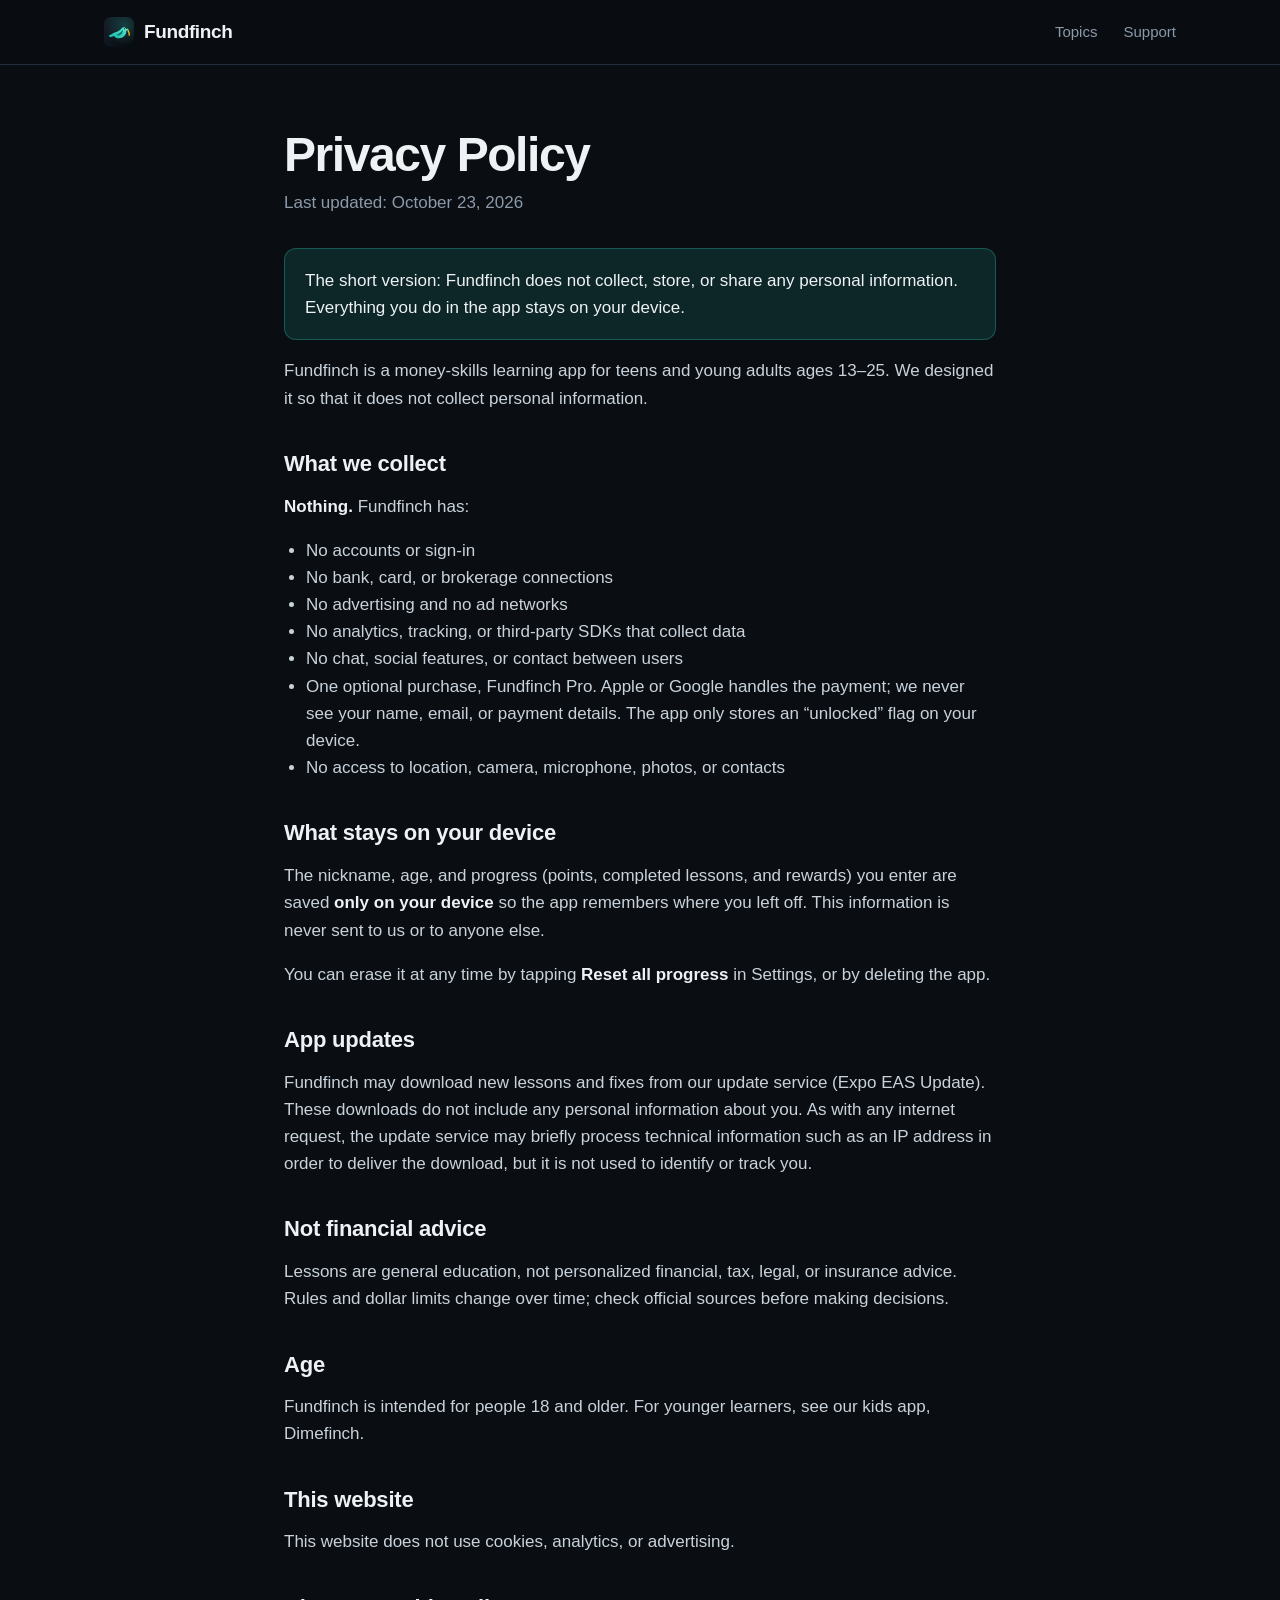
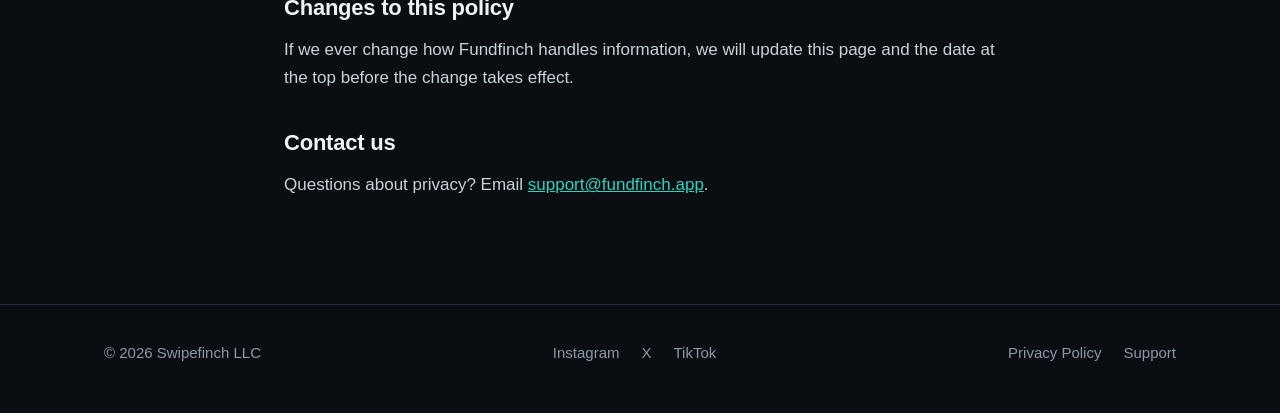
==== commit 6905c1a2: "Ages: Dimefinch is now 7–12, Fundfinch 13–25 with a Teen Money topic" ====
--- a/privacy.html
+++ b/privacy.html
@@ -28,7 +28,7 @@
 
   <p class="callout">The short version: Fundfinch does not collect, store, or share any personal information. Everything you do in the app stays on your device.</p>
 
-  <p>Fundfinch is a money-skills learning app for young adults ages 18–25. We designed it so that it does not collect personal information.</p>
+  <p>Fundfinch is a money-skills learning app for teens and young adults ages 13–25. We designed it so that it does not collect personal information.</p>
 
   <h2>What we collect</h2>
   <p><strong>Nothing.</strong> Fundfinch has:</p>
--- a/style.css
+++ b/style.css
@@ -98,7 +98,7 @@
 .example b { display: block; font-size: 11px; letter-spacing: 0.12em; text-transform: uppercase; color: var(--primary); margin-bottom: 4px; }
 
 /* Topics */
-.topics { display: grid; grid-template-columns: 1fr 1fr; grid-template-rows: repeat(7, auto); grid-auto-flow: column; column-gap: 16px; }
+.topics { display: grid; grid-template-columns: 1fr 1fr; grid-template-rows: repeat(8, auto); grid-auto-flow: column; column-gap: 16px; }
 .topic { display: grid; grid-template-columns: 40px 1fr auto; align-items: center; gap: 4px 12px; padding: 16px 20px; background: var(--card); border: 1px solid var(--line); border-radius: 12px; margin-bottom: 10px; }
 .topic .n { color: var(--faint); font-size: 13px; font-variant-numeric: tabular-nums; }
 .topic h3 { margin: 0; font-size: 16px; font-weight: 600; }
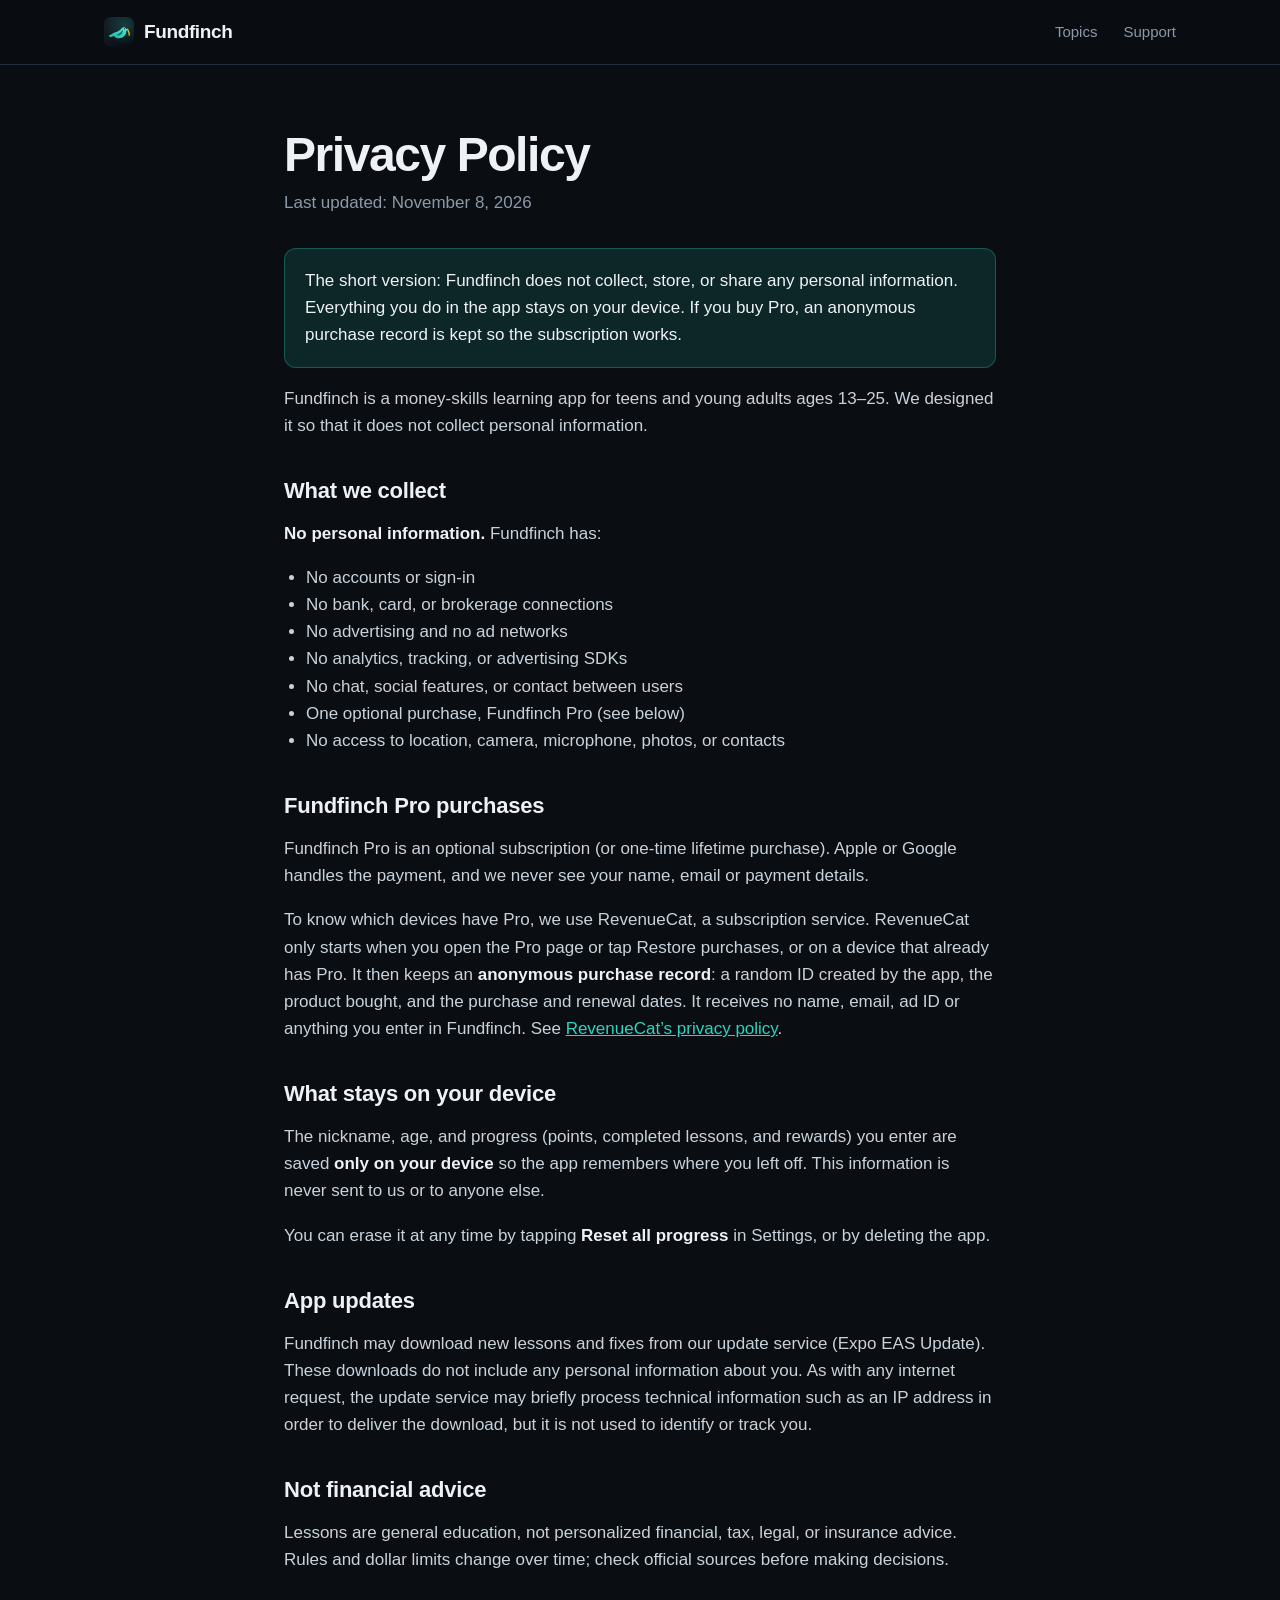
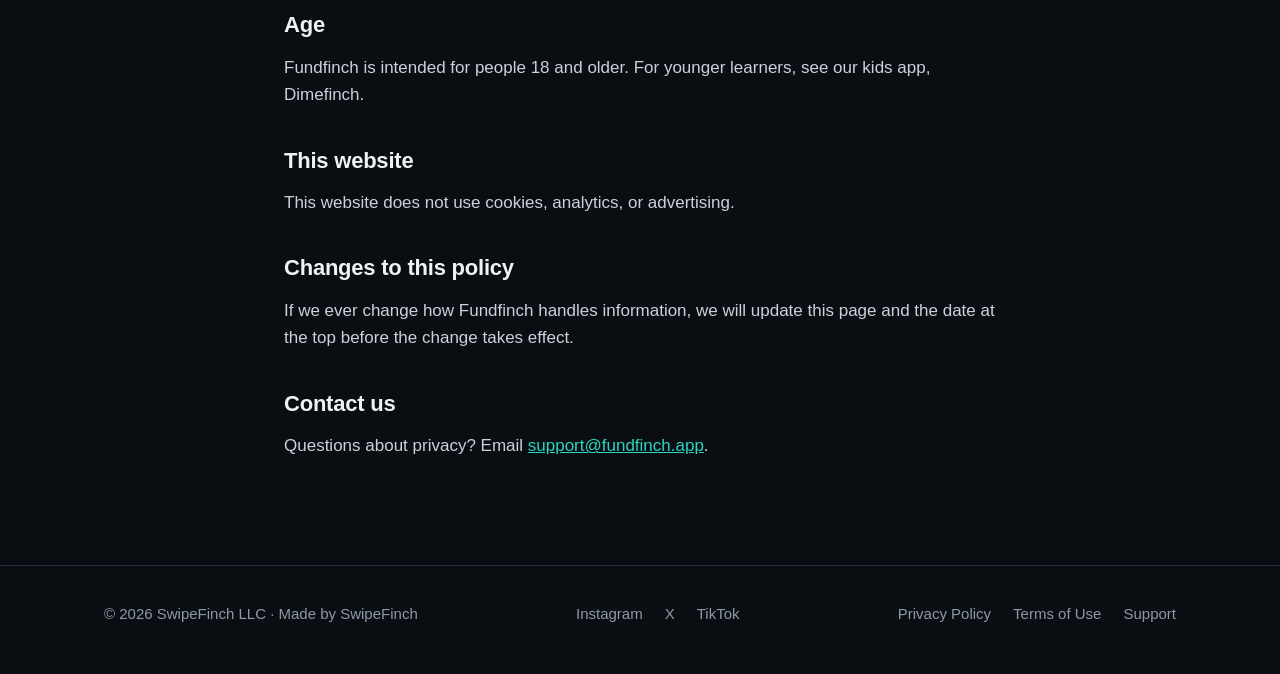
==== commit 4c899291: "Free + Pro pricing, Terms of Use, RevenueCat privacy notes, Made by SwipeFinch" ====
--- a/privacy.html
+++ b/privacy.html
@@ -24,23 +24,27 @@
 
 <main class="doc">
   <h1>Privacy Policy</h1>
-  <p class="updated">Last updated: October 23, 2026</p>
+  <p class="updated">Last updated: November 8, 2026</p>
 
-  <p class="callout">The short version: Fundfinch does not collect, store, or share any personal information. Everything you do in the app stays on your device.</p>
+  <p class="callout">The short version: Fundfinch does not collect, store, or share any personal information. Everything you do in the app stays on your device. If you buy Pro, an anonymous purchase record is kept so the subscription works.</p>
 
   <p>Fundfinch is a money-skills learning app for teens and young adults ages 13–25. We designed it so that it does not collect personal information.</p>
 
   <h2>What we collect</h2>
-  <p><strong>Nothing.</strong> Fundfinch has:</p>
+  <p><strong>No personal information.</strong> Fundfinch has:</p>
   <ul>
     <li>No accounts or sign-in</li>
     <li>No bank, card, or brokerage connections</li>
     <li>No advertising and no ad networks</li>
-    <li>No analytics, tracking, or third-party SDKs that collect data</li>
+    <li>No analytics, tracking, or advertising SDKs</li>
     <li>No chat, social features, or contact between users</li>
-    <li>One optional purchase, Fundfinch Pro. Apple or Google handles the payment; we never see your name, email, or payment details. The app only stores an “unlocked” flag on your device.</li>
+    <li>One optional purchase, Fundfinch Pro (see below)</li>
     <li>No access to location, camera, microphone, photos, or contacts</li>
   </ul>
+
+  <h2>Fundfinch Pro purchases</h2>
+  <p>Fundfinch Pro is an optional subscription (or one-time lifetime purchase). Apple or Google handles the payment, and we never see your name, email or payment details.</p>
+  <p>To know which devices have Pro, we use RevenueCat, a subscription service. RevenueCat only starts when you open the Pro page or tap Restore purchases, or on a device that already has Pro. It then keeps an <strong>anonymous purchase record</strong>: a random ID created by the app, the product bought, and the purchase and renewal dates. It receives no name, email, ad ID or anything you enter in Fundfinch. See <a href="https://www.revenuecat.com/privacy/" rel="noopener">RevenueCat’s privacy policy</a>.</p>
 
   <h2>What stays on your device</h2>
   <p>The nickname, age, and progress (points, completed lessons, and rewards) you enter are saved <strong>only on your device</strong> so the app remembers where you left off. This information is never sent to us or to anyone else.</p>
@@ -67,9 +71,9 @@
 
 <footer>
   <div class="wrap">
-    <span>© 2026 Swipefinch LLC</span>
+    <span>© 2026 SwipeFinch LLC · <a href="https://swipefinch.com" rel="noopener">Made by SwipeFinch</a></span>
     <nav aria-label="Fundfinch on social media"><a href="https://instagram.com/fundfinch" rel="noopener">Instagram</a><a href="https://x.com/fundfinch" rel="noopener">X</a><a href="https://www.tiktok.com/@fundfinch" rel="noopener">TikTok</a></nav>
-    <nav><a href="privacy.html">Privacy Policy</a><a href="support.html">Support</a></nav>
+    <nav><a href="privacy.html">Privacy Policy</a><a href="terms.html">Terms of Use</a><a href="support.html">Support</a></nav>
   </div>
 </footer>
 
--- a/style.css
+++ b/style.css
@@ -98,7 +98,7 @@
 .example b { display: block; font-size: 11px; letter-spacing: 0.12em; text-transform: uppercase; color: var(--primary); margin-bottom: 4px; }
 
 /* Topics */
-.topics { display: grid; grid-template-columns: 1fr 1fr; grid-template-rows: repeat(8, auto); grid-auto-flow: column; column-gap: 16px; }
+.topics { display: grid; grid-template-columns: 1fr 1fr; grid-template-rows: repeat(9, auto); grid-auto-flow: column; column-gap: 16px; }
 .topic { display: grid; grid-template-columns: 40px 1fr auto; align-items: center; gap: 4px 12px; padding: 16px 20px; background: var(--card); border: 1px solid var(--line); border-radius: 12px; margin-bottom: 10px; }
 .topic .n { color: var(--faint); font-size: 13px; font-variant-numeric: tabular-nums; }
 .topic h3 { margin: 0; font-size: 16px; font-weight: 600; }
@@ -189,3 +189,4 @@
   .store { min-width: 0; }
   footer .wrap { flex-direction: column; align-items: flex-start; }
 }
+footer nav a { white-space: nowrap; }
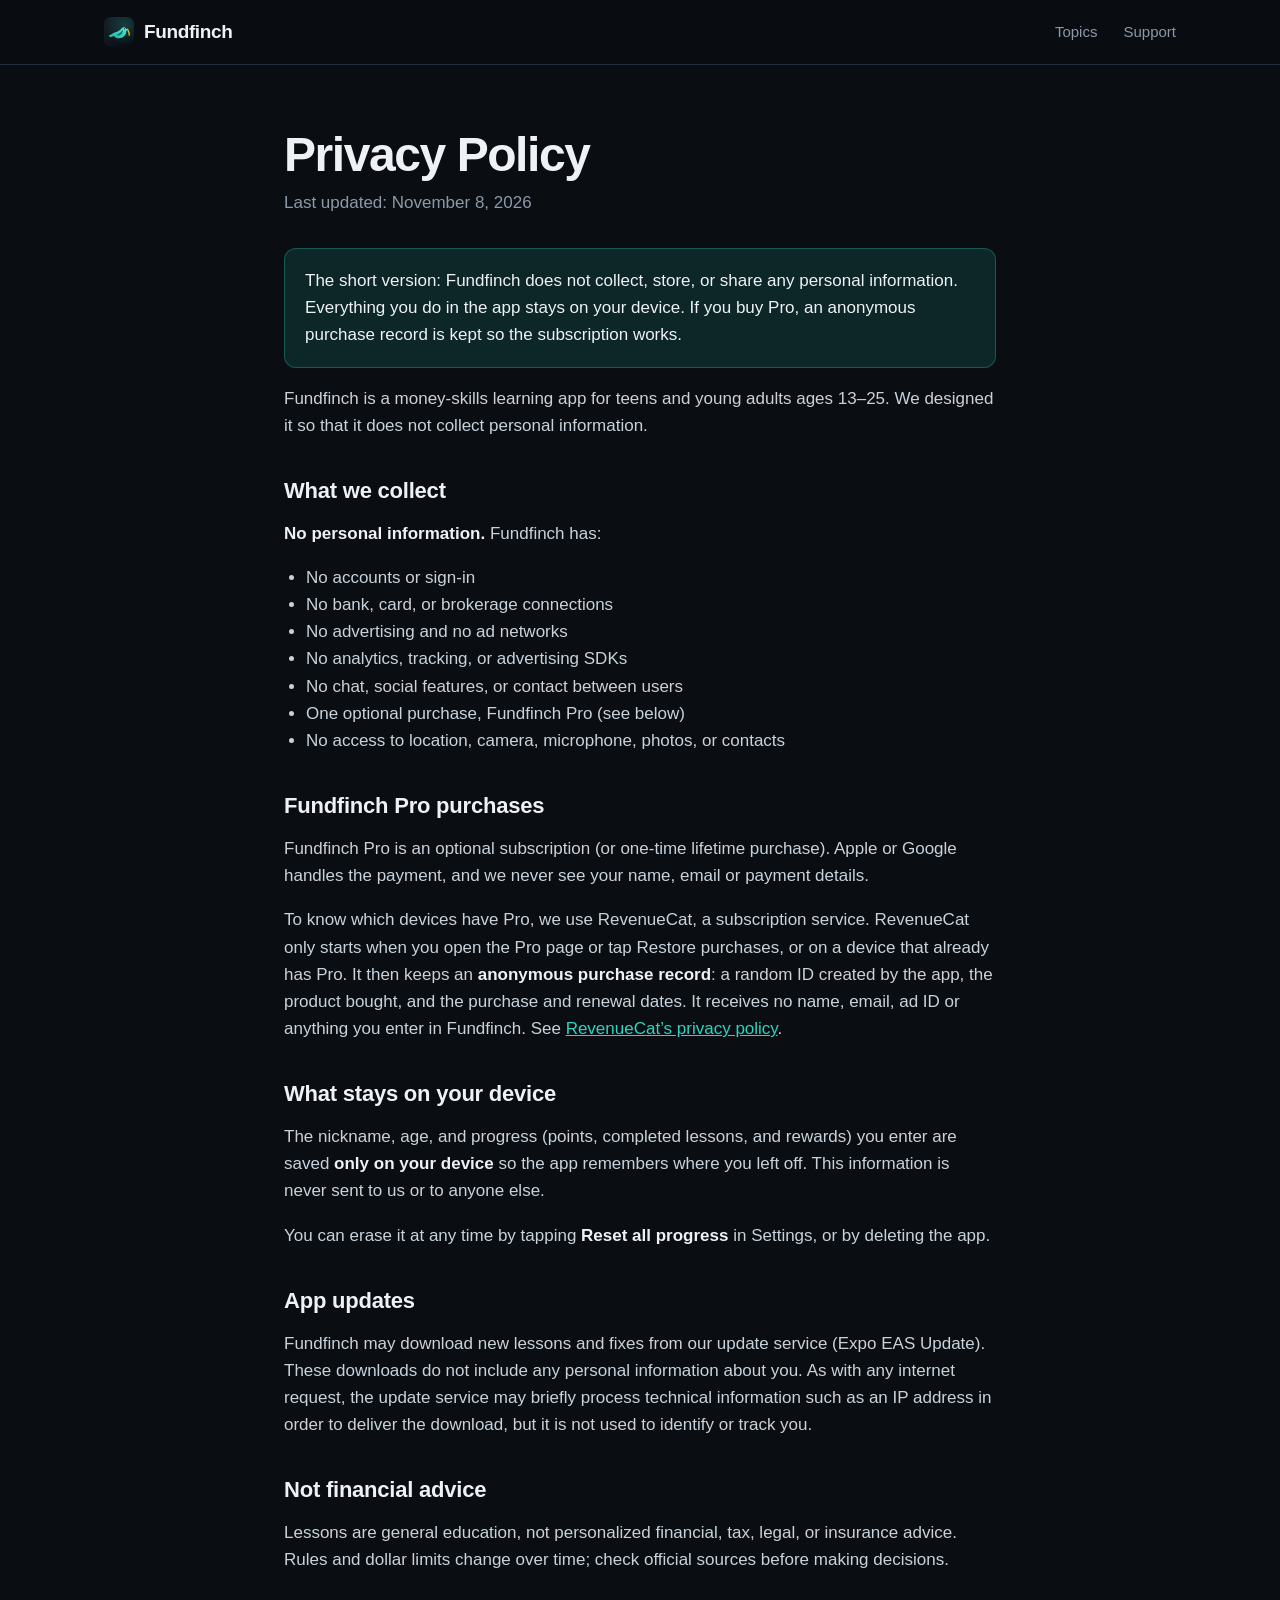
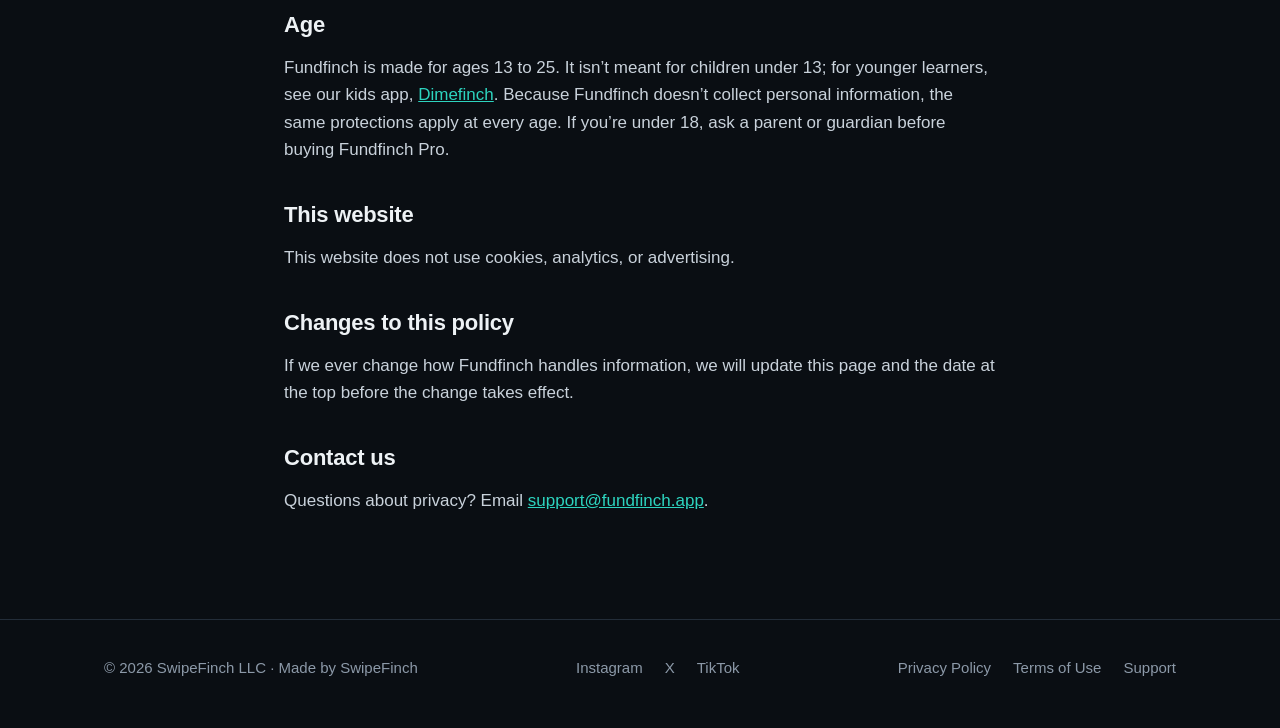
==== commit 6d5a0718: "Privacy: Fundfinch is for ages 13–25" ====
--- a/privacy.html
+++ b/privacy.html
@@ -57,7 +57,7 @@
   <p>Lessons are general education, not personalized financial, tax, legal, or insurance advice. Rules and dollar limits change over time; check official sources before making decisions.</p>
 
   <h2>Age</h2>
-  <p>Fundfinch is intended for people 18 and older. For younger learners, see our kids app, Dimefinch.</p>
+  <p>Fundfinch is made for ages 13 to 25. It isn’t meant for children under 13; for younger learners, see our kids app, <a href="https://dimefinch.com">Dimefinch</a>. Because Fundfinch doesn’t collect personal information, the same protections apply at every age. If you’re under 18, ask a parent or guardian before buying Fundfinch Pro.</p>
 
   <h2>This website</h2>
   <p>This website does not use cookies, analytics, or advertising.</p>
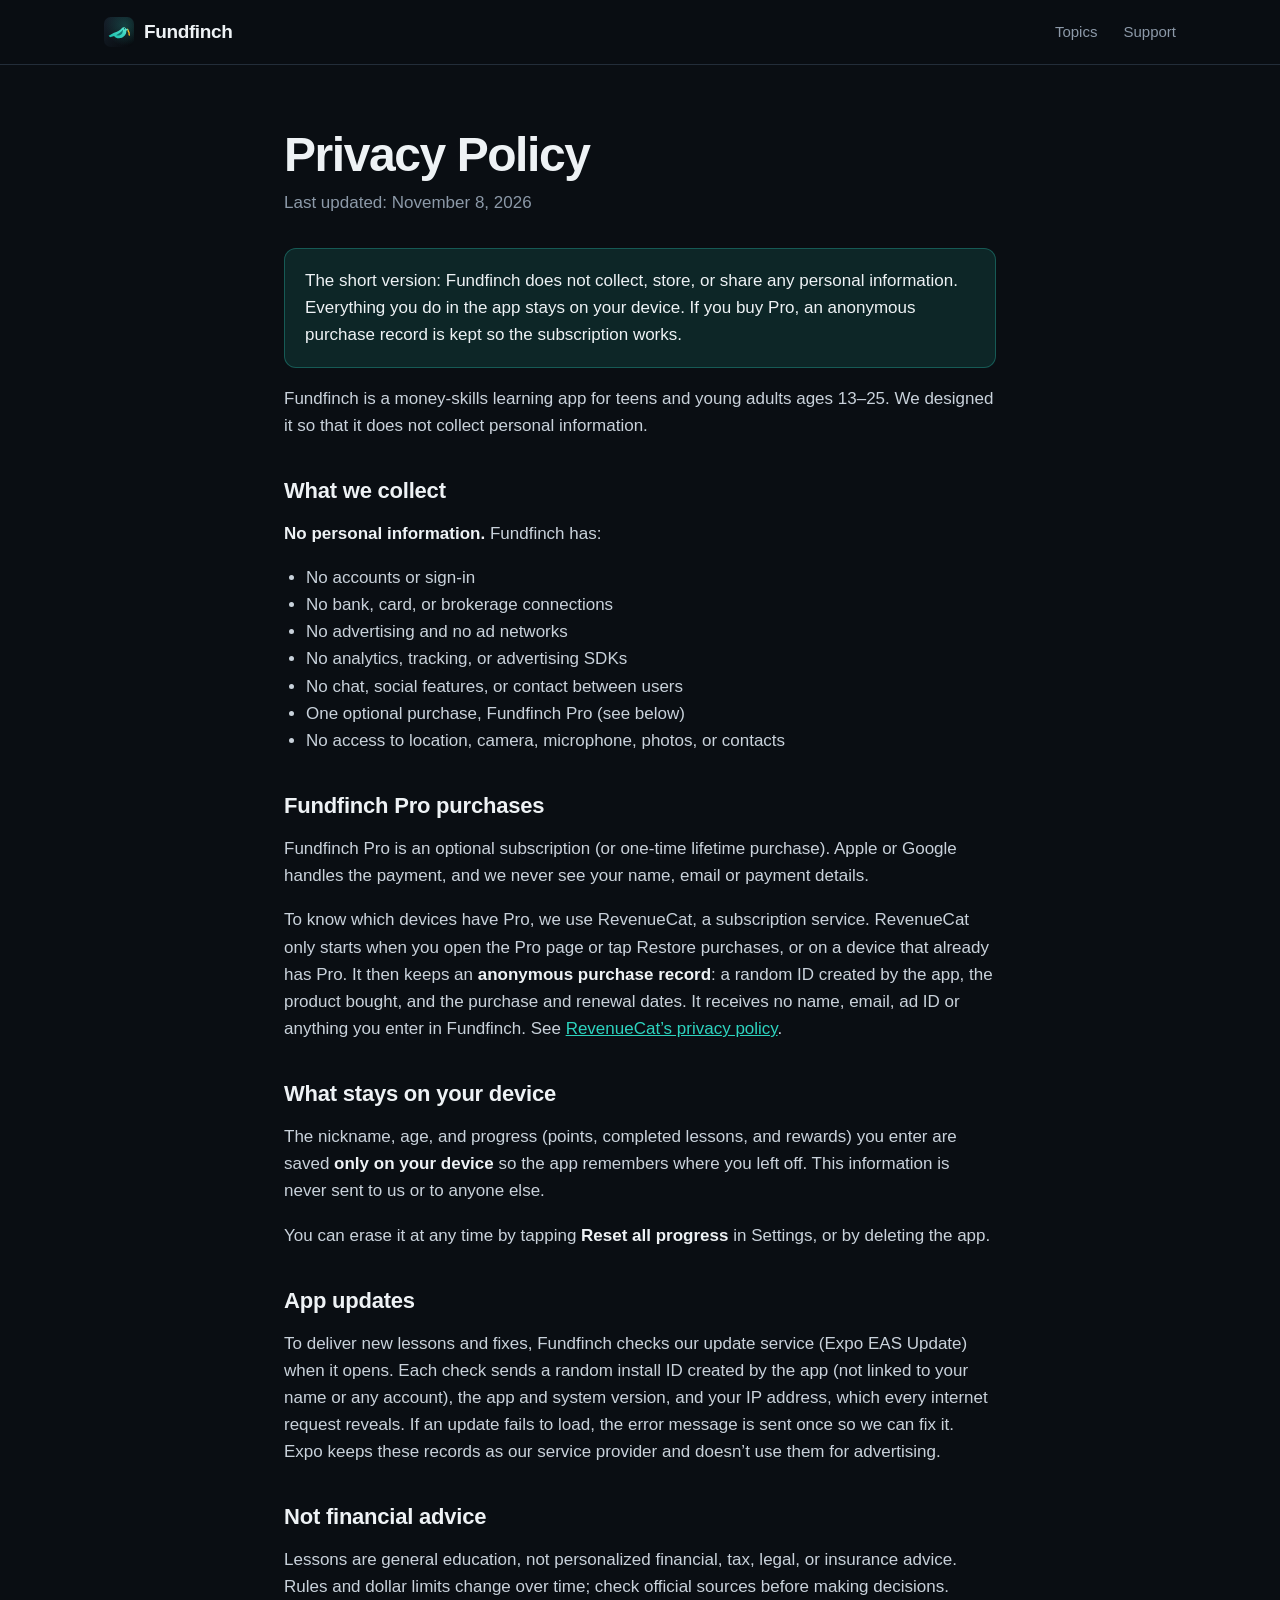
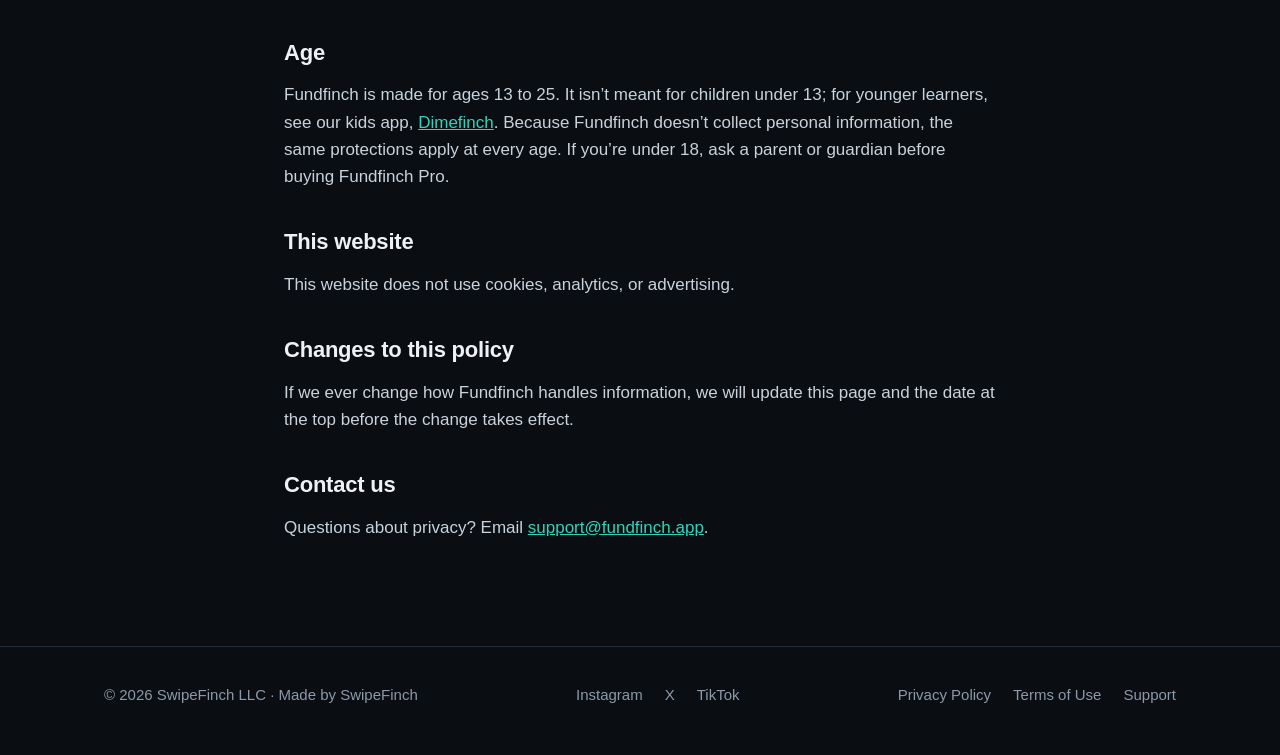
==== commit 782a07ce: "Privacy: describe app update data accurately" ====
--- a/privacy.html
+++ b/privacy.html
@@ -51,7 +51,7 @@
   <p>You can erase it at any time by tapping <strong>Reset all progress</strong> in Settings, or by deleting the app.</p>
 
   <h2>App updates</h2>
-  <p>Fundfinch may download new lessons and fixes from our update service (Expo EAS Update). These downloads do not include any personal information about you. As with any internet request, the update service may briefly process technical information such as an IP address in order to deliver the download, but it is not used to identify or track you.</p>
+  <p>To deliver new lessons and fixes, Fundfinch checks our update service (Expo EAS Update) when it opens. Each check sends a random install ID created by the app (not linked to your name or any account), the app and system version, and your IP address, which every internet request reveals. If an update fails to load, the error message is sent once so we can fix it. Expo keeps these records as our service provider and doesn’t use them for advertising.</p>
 
   <h2>Not financial advice</h2>
   <p>Lessons are general education, not personalized financial, tax, legal, or insurance advice. Rules and dollar limits change over time; check official sources before making decisions.</p>
